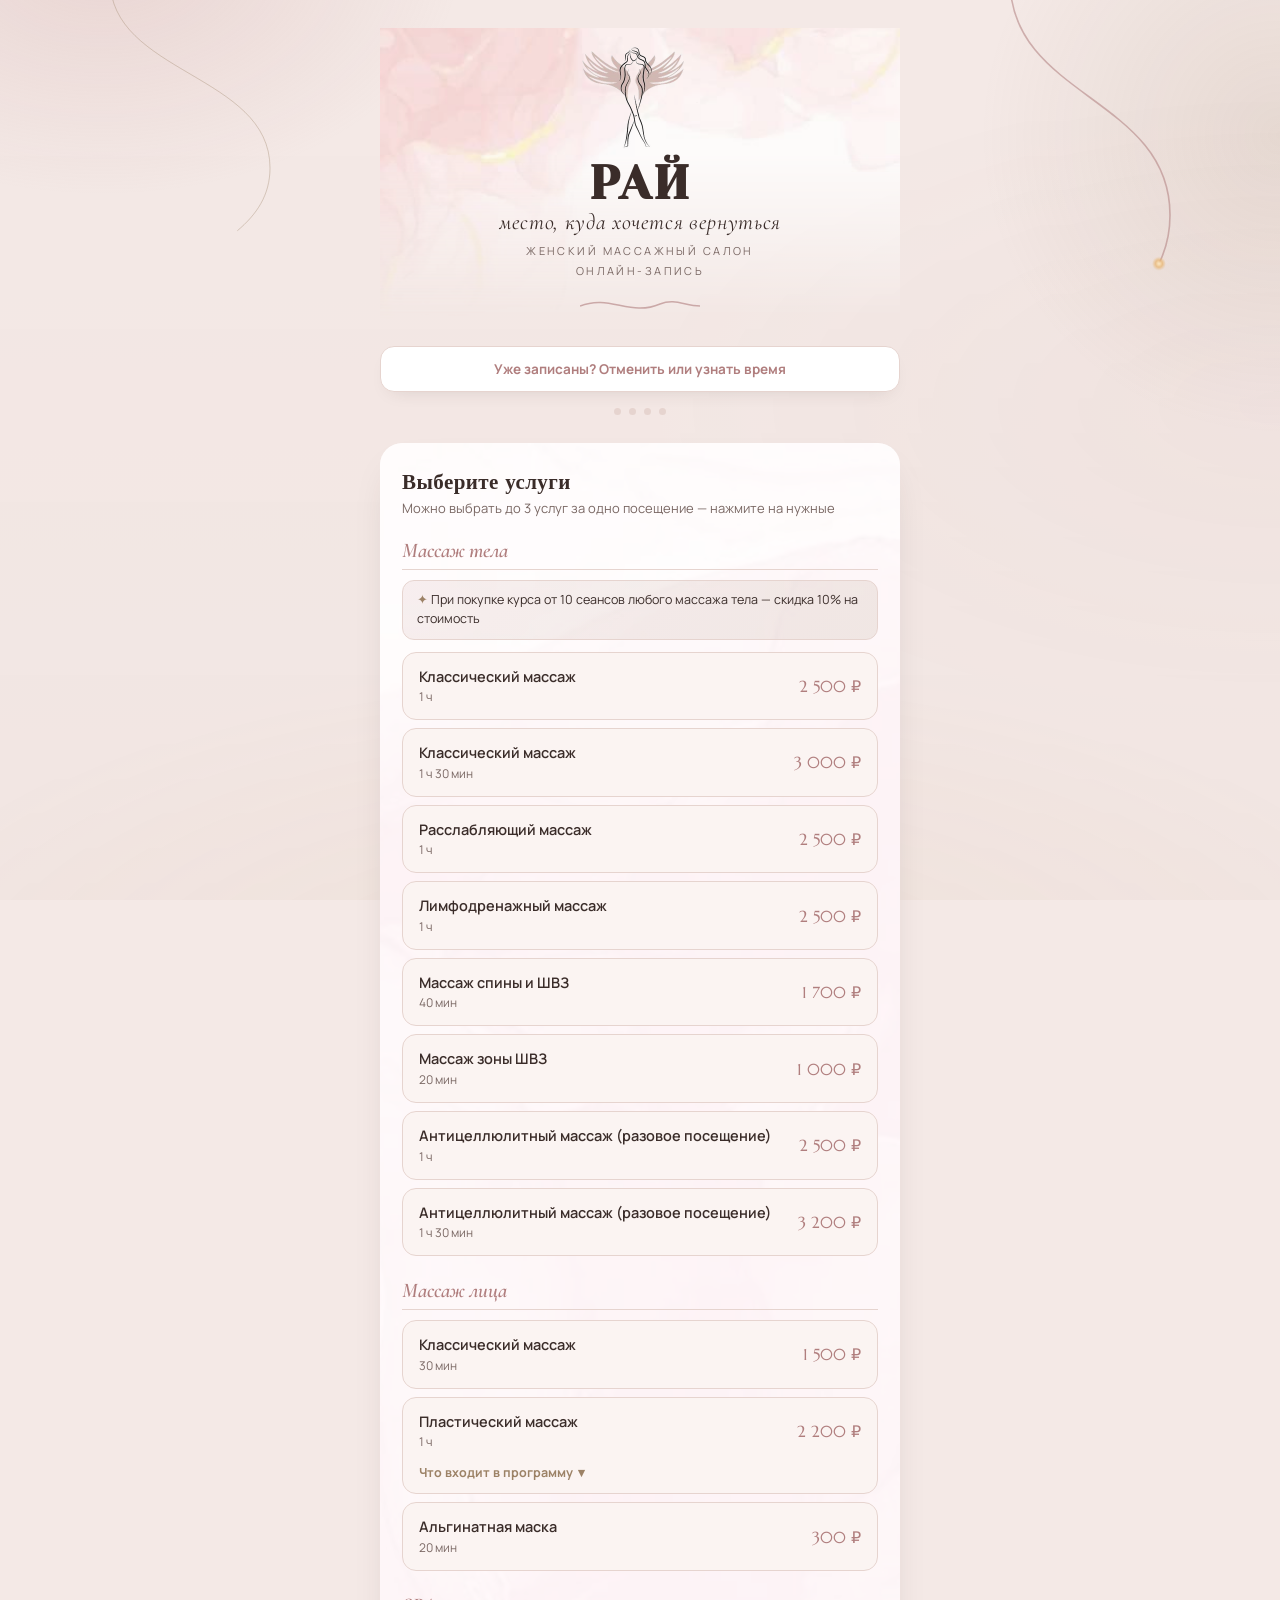
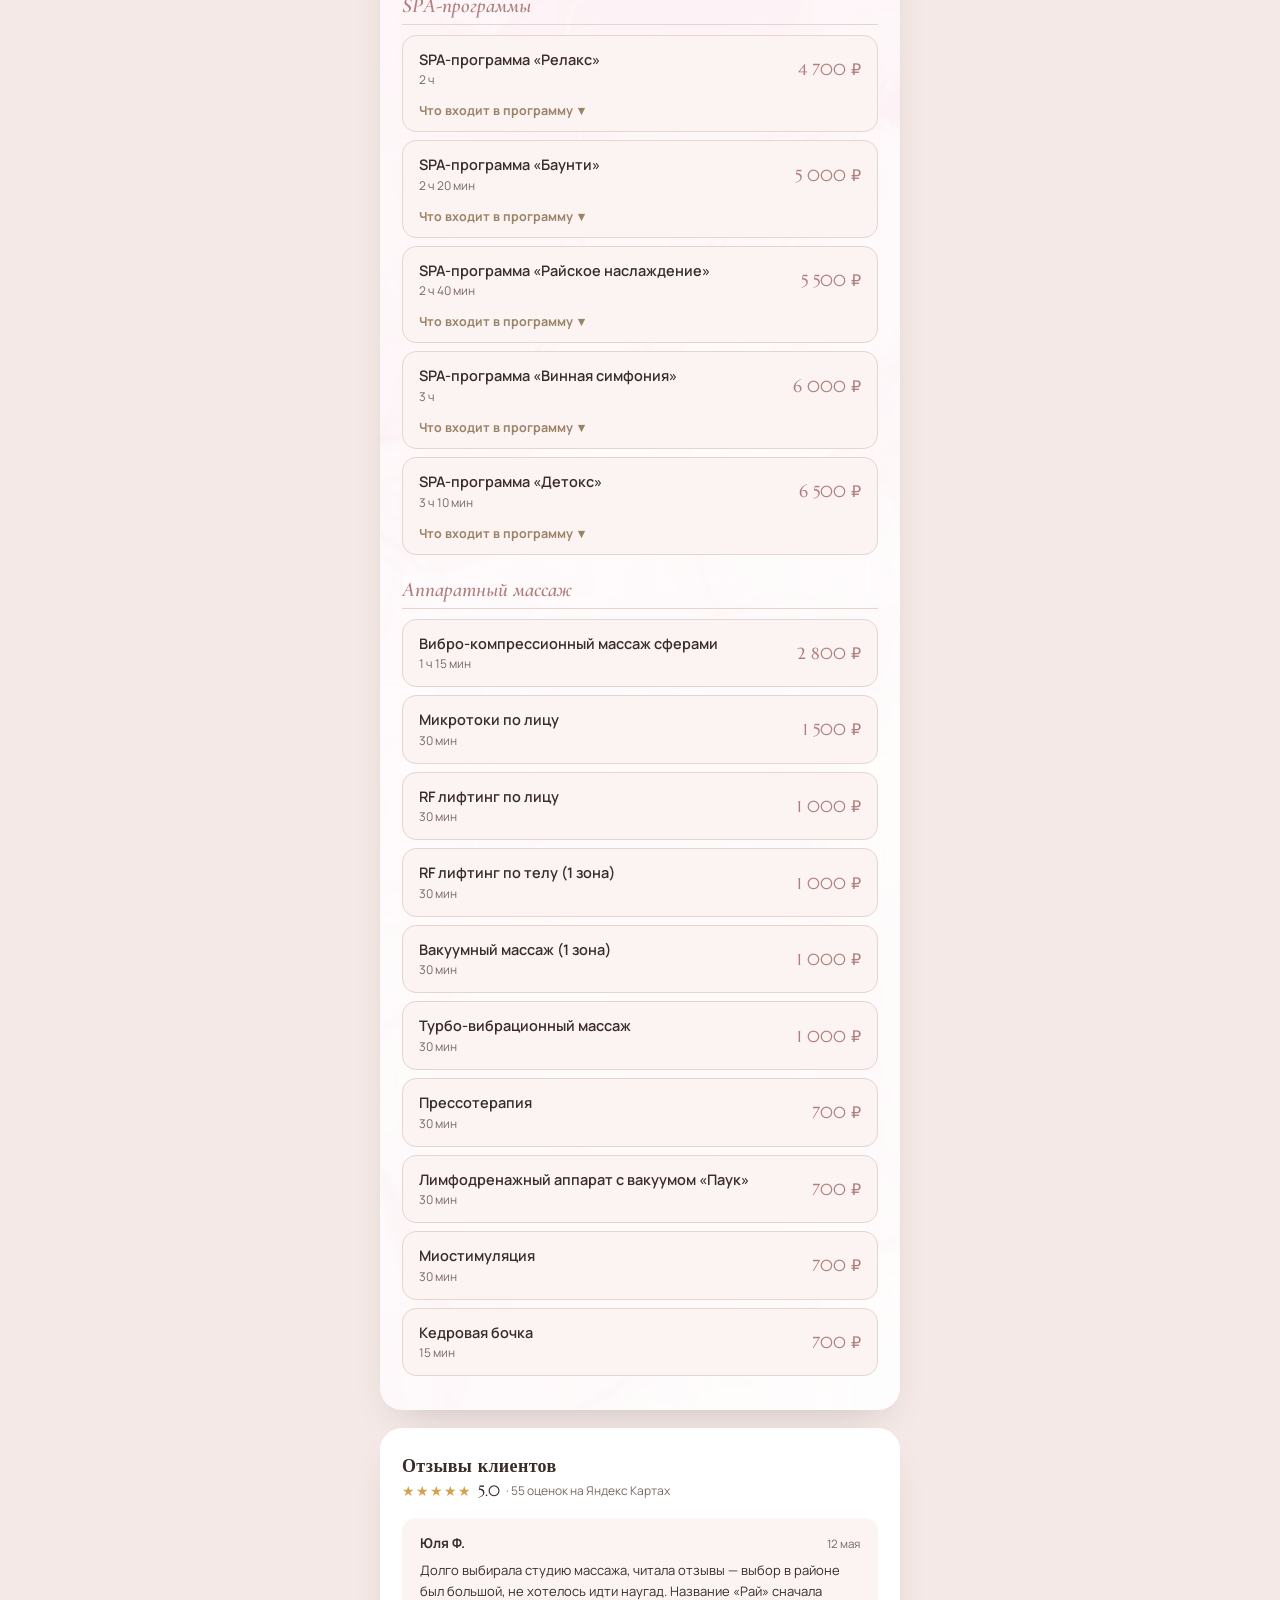
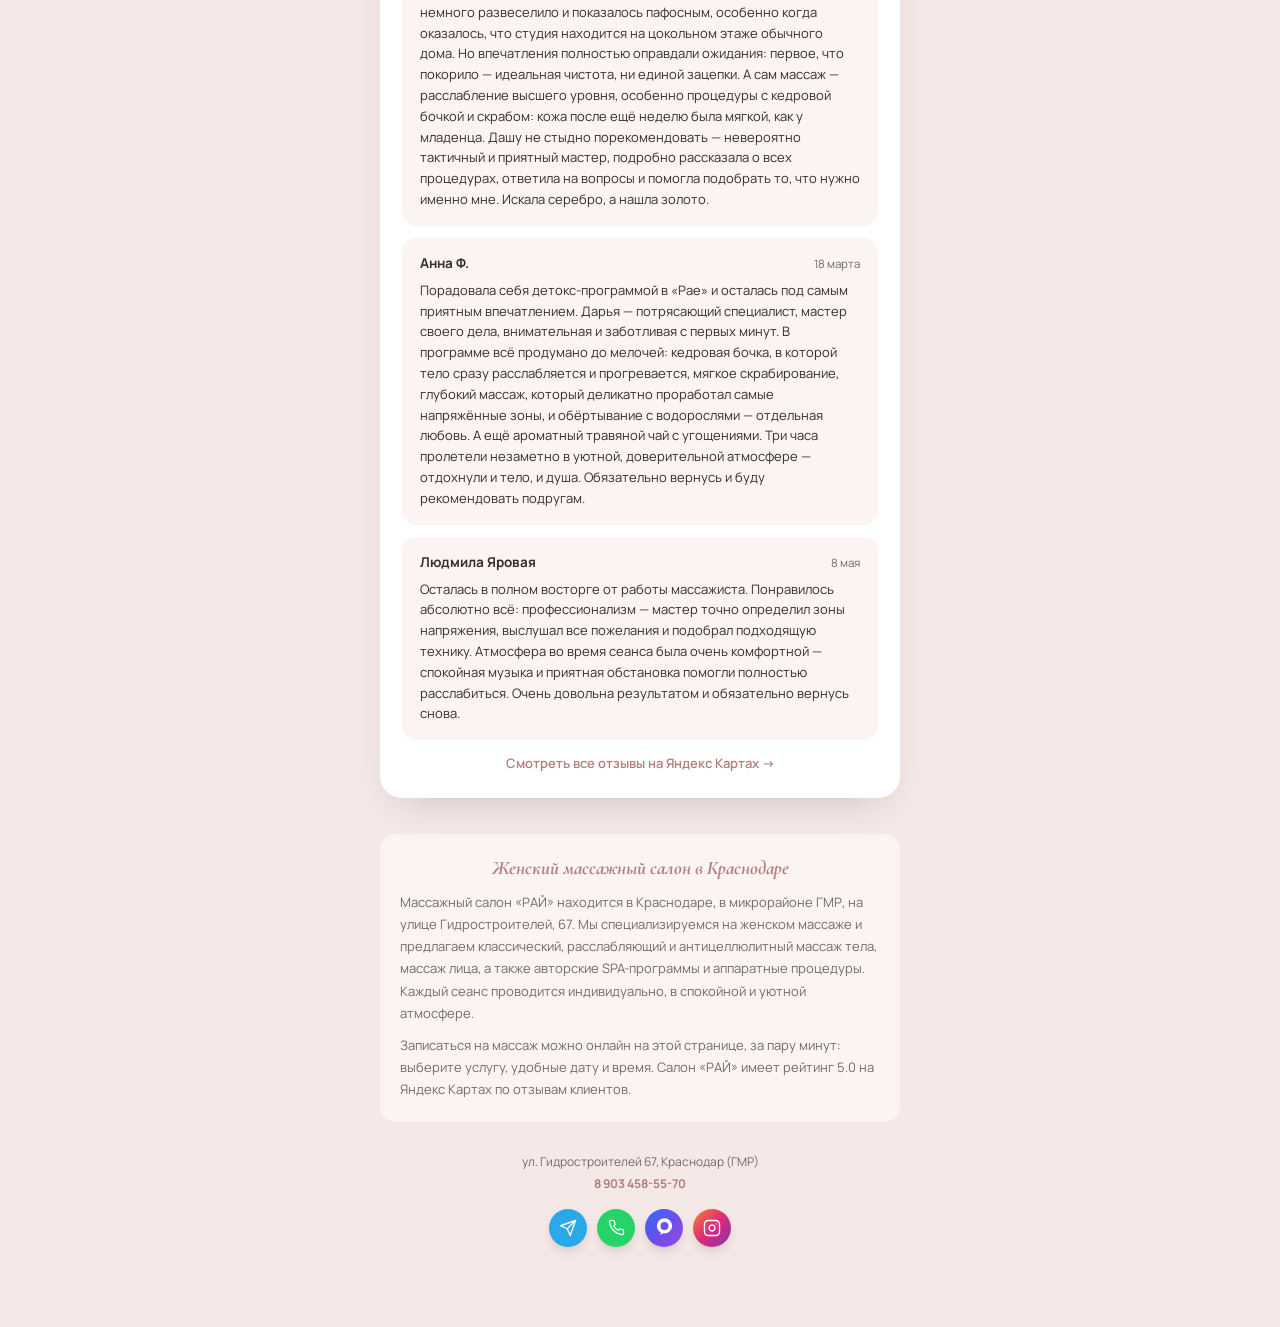
==== concept/index.html @ 7e310e4f "Концепт: ароматы по нажатию, линия в полях, мягкий режим - Аромат SPA-программы включается только пр" ====
<!DOCTYPE html>
<html lang="ru">
<head>
<meta charset="UTF-8">
<!-- КОНЦЕПТ оформления. Все пути — от корня сайта, как у настоящей страницы. -->
<base href="../">
<meta name="viewport" content="width=device-width, initial-scale=1.0, maximum-scale=1.0">
<meta name="yandex-verification" content="b74f1791a8549907" />
<title>Женский массажный салон РАЙ в Краснодаре — онлайн-запись | rai-krd.ru</title>
<meta name="description" content="Женский массажный салон «РАЙ» в Краснодаре (ГМР, ул. Гидростроителей 67). Классический, расслабляющий, антицеллюлитный массаж, SPA-программы, массаж лица, аппаратные процедуры. Удобная онлайн-запись. Рейтинг 5.0 на Яндекс Картах.">
<meta name="keywords" content="массажный салон Краснодар, женский массаж Краснодар, массаж ГМР, массажный салон Гидростроителей, антицеллюлитный массаж Краснодар, спа программы Краснодар, массаж лица Краснодар, расслабляющий массаж, онлайн запись массаж Краснодар">
<meta name="robots" content="noindex, nofollow">
<meta name="geo.region" content="RU-KDA">
<meta name="geo.placename" content="Краснодар">

<meta property="og:type" content="website">
<meta property="og:title" content="Женский массажный салон РАЙ в Краснодаре">
<meta property="og:description" content="Классический, расслабляющий, антицеллюлитный массаж, SPA-программы и массаж лица. Онлайн-запись. Рейтинг 5.0 на Яндекс Картах.">
<meta property="og:url" content="https://rai-krd.ru">
<meta property="og:image" content="https://rai-krd.ru/logo-header.png">
<meta property="og:locale" content="ru_RU">


<script type="application/ld+json">
{
  "@context": "https://schema.org",
  "@type": "HealthAndBeautyBusiness",
  "name": "РАЙ — женский массажный салон",
  "description": "Женский массажный салон в Краснодаре: классический, расслабляющий, антицеллюлитный массаж, SPA-программы, массаж лица и аппаратные процедуры.",
  "image": "https://rai-krd.ru/logo-header.png",
  "url": "https://rai-krd.ru",
  "telephone": "+7-903-458-55-70",
  "address": {
    "@type": "PostalAddress",
    "streetAddress": "ул. Гидростроителей, 67",
    "addressLocality": "Краснодар",
    "addressRegion": "Краснодарский край",
    "addressCountry": "RU"
  },
  "aggregateRating": {
    "@type": "AggregateRating",
    "ratingValue": "5.0",
    "reviewCount": "55"
  },
  "priceRange": "₽₽"
}
</script>

<link rel="icon" href="favicon.ico" sizes="any">
<link rel="icon" type="image/png" sizes="32x32" href="favicon-32.png">
<link rel="icon" type="image/png" sizes="16x16" href="favicon-16.png">
<link rel="apple-touch-icon" sizes="180x180" href="favicon-180.png">
<link rel="preconnect" href="https://fonts.googleapis.com">
<link rel="preconnect" href="https://fonts.gstatic.com" crossorigin>
<link href="https://fonts.googleapis.com/css2?family=Cormorant+Garamond:ital,wght@0,400;0,500;0,600;1,400&family=Marcellus&family=Yeseva+One&family=Manrope:wght@400;500;600;700&display=swap" rel="stylesheet">
<link rel="stylesheet" href="css/site.css?v=20261026">
<link rel="stylesheet" href="concept/effects.css?v=2">
</head>
<body>

<div class="wrap">

  <header>
    <img class="crest" src="logo-header.png" alt="РАЙ" width="120" height="103">
    <h1 class="brand-name">РАЙ</h1>
    <div class="brand-tagline">место, куда хочется вернуться</div>
    <div class="brand-sub" id="brandSub">Женский массажный салон<br>Онлайн-запись</div>
    <svg class="swoosh" viewBox="0 0 120 14"><path d="M0 7 C 30 -5, 50 18, 80 5 C 95 -1, 105 7, 120 7" stroke="#B07E7E" stroke-width="1.5" fill="none"/></svg>
  </header>

  <div id="clientView">

    <!-- Показывает js/booking.js до повышения цен (PRICE_CHANGE_AT в js/services.js) -->
    <div class="price-notice hidden" id="priceNotice">
      <b>Дорогие клиентки!</b> Успейте приобрести курс массажа по&nbsp;прежним ценам: с&nbsp;1&nbsp;ноября стоимость некоторых сеансов массажа и&nbsp;СПА-программ повышается
    </div>

    <div class="cancel-entry">
      <a id="openMyBookingsLink">Уже записаны? Отменить или узнать время</a>
    </div>

    <div class="panel hidden" id="myBookingsPanel">
      <h2 style="font-size:17px;">Ваша запись</h2>
      <p class="hint">Введите номер телефона, на который записывались</p>
      <div class="field">
        <input type="tel" id="myBookingsPhone" placeholder="+7 900 000-00-00" maxlength="18" inputmode="tel">
      </div>
      <!-- honeypot: обычный человек это поле не видит и не заполняет, только скрипты -->
      <div style="position:absolute; left:-9999px; top:-9999px;" aria-hidden="true">
        <label for="myBookingsWebsite">Website</label>
        <input type="text" id="myBookingsWebsite" name="website" tabindex="-1" autocomplete="off">
      </div>
      <button class="btn btn-primary" id="findMyBookings">Найти запись</button>
      <div class="save-status" id="myBookingsStatus"></div>
    </div>

    <div class="panel hidden" id="myBookingsListPanel">
      <h2 style="font-size:17px;">Ваши записи</h2>
      <div id="myBookingsResults"></div>
      <button class="btn btn-ghost" style="margin-top:4px;" id="backToPhoneSearch">← Ввести другой номер</button>
    </div>

    <div class="panel hidden" id="cancelConfirmPanel">
      <h2 style="font-size:17px;">Отменить запись?</h2>
      <p class="hint" id="cancelConfirmDetails"></p>
      <div class="btn-row">
        <button class="btn btn-ghost" id="cancelConfirmNo">Не отменять</button>
        <button class="btn btn-primary" id="cancelConfirmYes" style="background:var(--rose-deep);">Да, отменить</button>
      </div>
      <div class="save-status" id="cancelConfirmStatus"></div>
    </div>

    <div class="panel hidden" id="reschedulePanel">
      <h2 style="font-size:17px;">Изменить время</h2>
      <p class="hint" id="rescheduleHint"></p>
      <div class="slots-grid" id="rescheduleSlotsGrid"></div>
      <div id="rescheduleEmpty" class="hidden empty-state">Ой, простите — свободного времени на этот день, кажется, больше нет 🙏<br>Попробуйте выбрать другой день заново, через новую запись.</div>
      <div class="btn-row" style="margin-top:16px;">
        <button class="btn btn-ghost" id="rescheduleBack">← Назад</button>
        <button class="btn btn-primary" id="rescheduleConfirm" disabled>Подтвердить новое время</button>
      </div>
      <div class="save-status" id="rescheduleStatus"></div>
    </div>

    <div class="steps" id="stepsIndicator">
      <div class="step-dot" data-step="1"></div>
      <div class="step-dot" data-step="2"></div>
      <div class="step-dot" data-step="3"></div>
      <div class="step-dot" data-step="4"></div>
    </div>

    <div class="panel" id="step1">
      <h2>Выберите услуги</h2>
      <p class="hint">Можно выбрать до 3 услуг за одно посещение — нажмите на нужные</p>
      <div id="servicesList"></div>
      <div class="services-footer hidden" id="servicesFooter">
        <div class="services-footer-summary" id="selectedServicesSummary"></div>
        <button class="btn btn-primary" id="toStep2" disabled>Продолжить</button>
      </div>
    </div>

    <div class="panel hidden" id="step2">
      <h2>Дата и время</h2>
      <p class="hint" id="step2hint">Выберите удобный день</p>

      <div class="cal-head">
        <button class="cal-nav-btn" id="prevMonth">‹</button>
        <div class="cal-month" id="calMonthLabel"></div>
        <button class="cal-nav-btn" id="nextMonth">›</button>
      </div>
      <div class="cal-grid" id="calGrid"></div>

      <div id="slotsSection" class="hidden">
        <div class="slots-title">Свободное время</div>
        <div class="slots-grid" id="slotsGrid"></div>
      </div>

      <div class="btn-row" style="margin-top:22px;">
        <button class="btn btn-ghost" id="backTo1">← Назад</button>
        <button class="btn btn-primary" id="toStep3" disabled>Продолжить</button>
      </div>
    </div>

    <div class="panel hidden" id="step3">
      <h2>Ваши данные</h2>
      <p class="hint">Дарья свяжется с вами для подтверждения</p>

      <div class="summary" id="bookingSummary"></div>

      <div class="field">
        <label for="clientName">Имя</label>
        <input type="text" id="clientName" placeholder="Как вас зовут?" maxlength="30">
      </div>
      <div class="field">
        <label for="clientPhone">Телефон</label>
        <input type="tel" id="clientPhone" placeholder="+7 900 000-00-00" maxlength="18" inputmode="tel">
      </div>
      <div class="field">
        <label for="clientComment">Комментарий <span style="text-transform:none; font-weight:400;">(не обязательно)</span></label>
        <input type="text" id="clientComment" placeholder="Например: есть пожелания по маслу" maxlength="300">
      </div>

      <div class="field" style="display:flex; align-items:flex-start; gap:8px; margin-top:4px;">
        <input type="checkbox" id="consentPD" style="width:18px; height:18px; margin-top:2px; flex-shrink:0;">
        <label for="consentPD" style="font-size:12px; color:var(--ink-soft); font-weight:400; line-height:1.4; text-transform:none;">Я согласен(-на) на обработку персональных данных в соответствии с 152-ФЗ</label>
      </div>

      <div class="btn-row" style="margin-top:8px;">
        <button class="btn btn-ghost" id="backTo2">← Назад</button>
        <button class="btn btn-primary" id="submitBooking">Записаться</button>
      </div>
      <div class="wifi-hint">Если страница не отвечает — попробуйте подключиться к Wi-Fi и повторить запись</div>
    </div>

    <div class="panel hidden" id="step4">
      <div class="confirm-icon">
        <svg viewBox="0 0 24 24" fill="none" stroke-width="2.5" stroke-linecap="round" stroke-linejoin="round"><polyline points="20 6 9 17 4 12"></polyline></svg>
      </div>
      <h2 class="confirm-title">Запись принята</h2>
      <p class="confirm-sub">Дарья получила уведомление и подтвердит запись лично — ожидайте звонок или сообщение.</p>
      <div class="confirm-details" id="confirmDetails"></div>

      <a class="btn btn-max" style="margin-top:16px;" id="maxReminderBtn" target="_blank" rel="noopener">🔔 Получать напоминания в MAX</a>
      <a class="btn btn-telegram" style="margin-top:10px;" id="telegramReminderBtn" target="_blank" rel="noopener">🔔 Получать напоминания в Telegram</a>
      <p style="font-size:12px; color:var(--ink-soft); text-align:center; margin:6px 0 0; line-height:1.4;">Выберите удобный мессенджер — откроется чат с ботом салона, нажмите в нём «Начать» / Start</p>

      <button class="btn btn-primary" style="margin-top:16px;" id="newBooking">Записаться ещё раз</button>
    </div>

    <div class="panel reviews-panel" id="reviewsPanel">
      <div class="reviews-header">
        <div>
          <h2 style="font-size:18px; margin-bottom:2px;">Отзывы клиентов</h2>
          <div class="reviews-rating">
            <span class="reviews-stars">★★★★★</span>
            <span class="reviews-score">5.0</span>
            <span class="reviews-count">· 55 оценок на Яндекс Картах</span>
          </div>
        </div>
      </div>

      <div class="review-card">
        <div class="review-top">
          <span class="review-author">Юля Ф.</span>
          <span class="review-date">12 мая</span>
        </div>
        <p class="review-text">Долго выбирала студию массажа, читала отзывы — выбор в районе был большой, не хотелось идти наугад. Название «Рай» сначала немного развеселило и показалось пафосным, особенно когда оказалось, что студия находится на цокольном этаже обычного дома. Но впечатления полностью оправдали ожидания: первое, что покорило — идеальная чистота, ни единой зацепки. А сам массаж — расслабление высшего уровня, особенно процедуры с кедровой бочкой и скрабом: кожа после ещё неделю была мягкой, как у младенца. Дашу не стыдно порекомендовать — невероятно тактичный и приятный мастер, подробно рассказала о всех процедурах, ответила на вопросы и помогла подобрать то, что нужно именно мне. Искала серебро, а нашла золото.</p>
      </div>

      <div class="review-card">
        <div class="review-top">
          <span class="review-author">Анна Ф.</span>
          <span class="review-date">18 марта</span>
        </div>
        <p class="review-text">Порадовала себя детокс-программой в «Рае» и осталась под самым приятным впечатлением. Дарья — потрясающий специалист, мастер своего дела, внимательная и заботливая с первых минут. В программе всё продумано до мелочей: кедровая бочка, в которой тело сразу расслабляется и прогревается, мягкое скрабирование, глубокий массаж, который деликатно проработал самые напряжённые зоны, и обёртывание с водорослями — отдельная любовь. А ещё ароматный травяной чай с угощениями. Три часа пролетели незаметно в уютной, доверительной атмосфере — отдохнули и тело, и душа. Обязательно вернусь и буду рекомендовать подругам.</p>
      </div>

      <div class="review-card">
        <div class="review-top">
          <span class="review-author">Людмила Яровая</span>
          <span class="review-date">8 мая</span>
        </div>
        <p class="review-text">Осталась в полном восторге от работы массажиста. Понравилось абсолютно всё: профессионализм — мастер точно определил зоны напряжения, выслушал все пожелания и подобрал подходящую технику. Атмосфера во время сеанса была очень комфортной — спокойная музыка и приятная обстановка помогли полностью расслабиться. Очень довольна результатом и обязательно вернусь снова.</p>
      </div>

      <a class="reviews-link" href="https://yandex.ru/maps/-/CTURVCKZ" target="_blank" rel="noopener">Смотреть все отзывы на Яндекс Картах →</a>
    </div>

    <div class="seo-about">
      <h2 class="seo-about-title">Женский массажный салон в Краснодаре</h2>
      <p>Массажный салон «РАЙ» находится в Краснодаре, в микрорайоне ГМР, на улице Гидростроителей, 67. Мы специализируемся на женском массаже и предлагаем классический, расслабляющий и антицеллюлитный массаж тела, массаж лица, а также авторские SPA-программы и аппаратные процедуры. Каждый сеанс проводится индивидуально, в спокойной и уютной атмосфере.</p>
      <p>Записаться на массаж можно онлайн на этой странице, за пару минут: выберите услугу, удобные дату и время. Салон «РАЙ» имеет рейтинг 5.0 на Яндекс Картах по отзывам клиентов.</p>
    </div>

    <footer>
      ул. Гидростроителей 67, Краснодар (ГМР)<br>
      <a href="tel:+79034585570" class="footer-phone">8 903 458-55-70</a>

      <div class="footer-contacts">
        <a href="https://t.me/Daria_massage_Rai" target="_blank" rel="noopener" class="contact-icon contact-telegram" aria-label="Telegram">
          <svg viewBox="0 0 24 24" width="18" height="18" fill="none" stroke="#fff" stroke-width="1.8" stroke-linecap="round" stroke-linejoin="round"><line x1="22" y1="2" x2="11" y2="13"></line><polygon points="22 2 15 22 11 13 2 9 22 2"></polygon></svg>
        </a>
        <a href="https://wa.me/79034585570" target="_blank" rel="noopener" class="contact-icon contact-whatsapp" aria-label="WhatsApp">
          <svg viewBox="0 0 24 24" width="17" height="17" fill="none" stroke="#fff" stroke-width="1.8" stroke-linecap="round" stroke-linejoin="round"><path d="M22 16.92v3a2 2 0 0 1-2.18 2 19.79 19.79 0 0 1-8.63-3.07 19.5 19.5 0 0 1-6-6 19.79 19.79 0 0 1-3.07-8.67A2 2 0 0 1 4.11 2h3a2 2 0 0 1 2 1.72c.127.96.361 1.903.7 2.81a2 2 0 0 1-.45 2.11L8.09 9.91a16 16 0 0 0 6 6l1.27-1.27a2 2 0 0 1 2.11-.45c.907.339 1.85.573 2.81.7A2 2 0 0 1 22 16.92z"></path></svg>
        </a>
        <a href="https://max.ru/join/LfBXbW-cFWMDbSw-wZ1iiU8_fBMSZpPwXa2Xs5KF90w" target="_blank" rel="noopener" class="contact-icon contact-max" aria-label="MAX">
          <svg viewBox="0 0 24 24" width="19" height="19"><circle cx="12" cy="10" r="7.3" fill="none" stroke="#fff" stroke-width="4.6"></circle><path d="M7.6 15.2c.4 2.6-.3 4.4-1.5 5.6 1.8-.2 3.4-1 4.5-2 .5-.4.5-1.1.1-1.6-.8-1-2-1.6-3.1-2z" fill="#fff"></path></svg>
        </a>
        <a href="https://www.instagram.com/daria_massage_gmr" target="_blank" rel="noopener" class="contact-icon contact-instagram" aria-label="Instagram">
          <svg viewBox="0 0 24 24" width="18" height="18" fill="none" stroke="#fff" stroke-width="1.8" stroke-linecap="round" stroke-linejoin="round"><rect x="2" y="2" width="20" height="20" rx="5" ry="5"></rect><path d="M16 11.37A4 4 0 1 1 12.63 8 4 4 0 0 1 16 11.37z"></path><line x1="17.5" y1="6.5" x2="17.51" y2="6.5"></line></svg>
        </a>
      </div>
    </footer>
  </div>

</div>

<script>
// Концепт: отправка и отмена записи отсюда отключены — чтобы при пробе
// не создать Дарье настоящую бронь. Чтение графика работает как на сайте.
(function(){
  const realFetch = window.fetch;
  window.fetch = function(url, opts){
    try{
      const body = opts && opts.body ? JSON.parse(opts.body) : null;
      if (body && /^(createBooking|cancelBooking|rescheduleBooking)/.test(body.action)){
        alert('Это концепт оформления — запись отсюда не отправляется.');
        return Promise.reject(new Error('concept'));
      }
    }catch(e){}
    return realFetch.apply(this, arguments);
  };
})();
</script>
<script src="js/services.js?v=20261023"></script>
<script src="js/booking.js?v=20261026"></script>
<script src="concept/effects.js?v=2"></script>
</body>
</html>
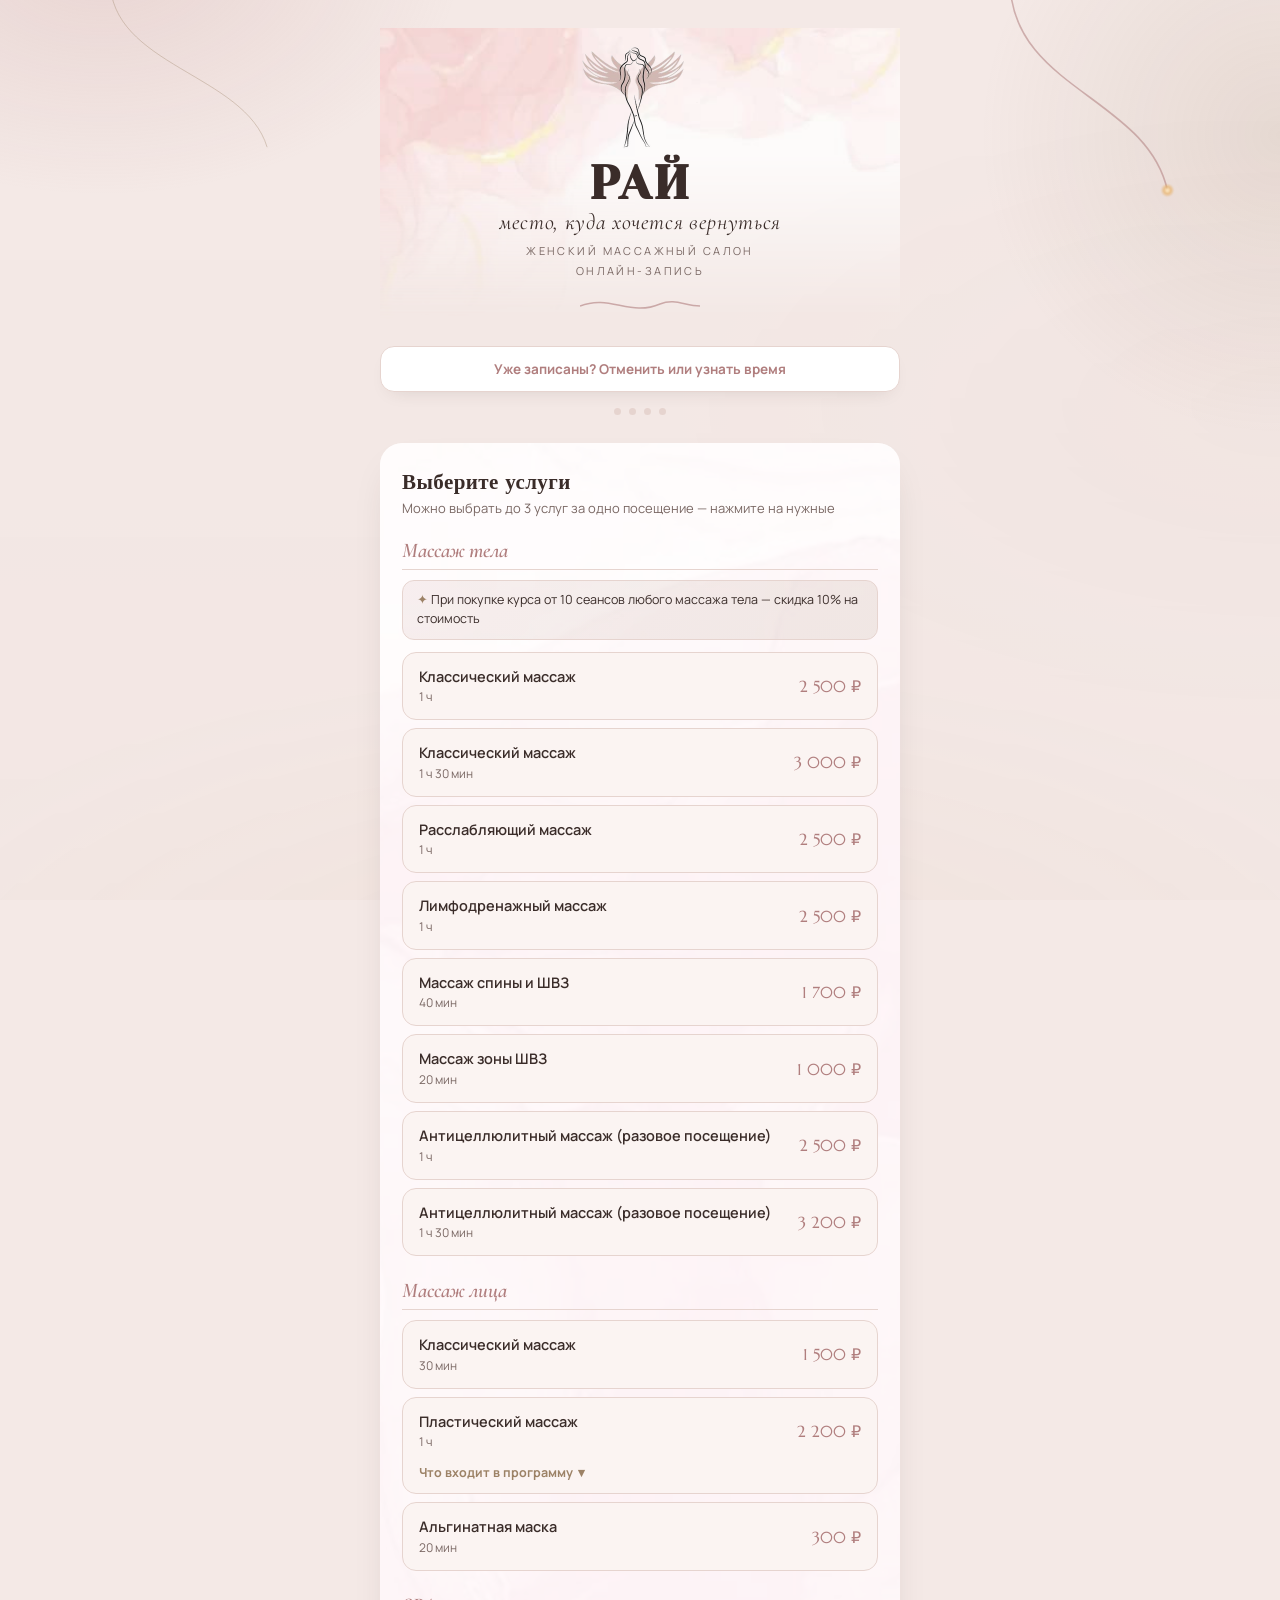
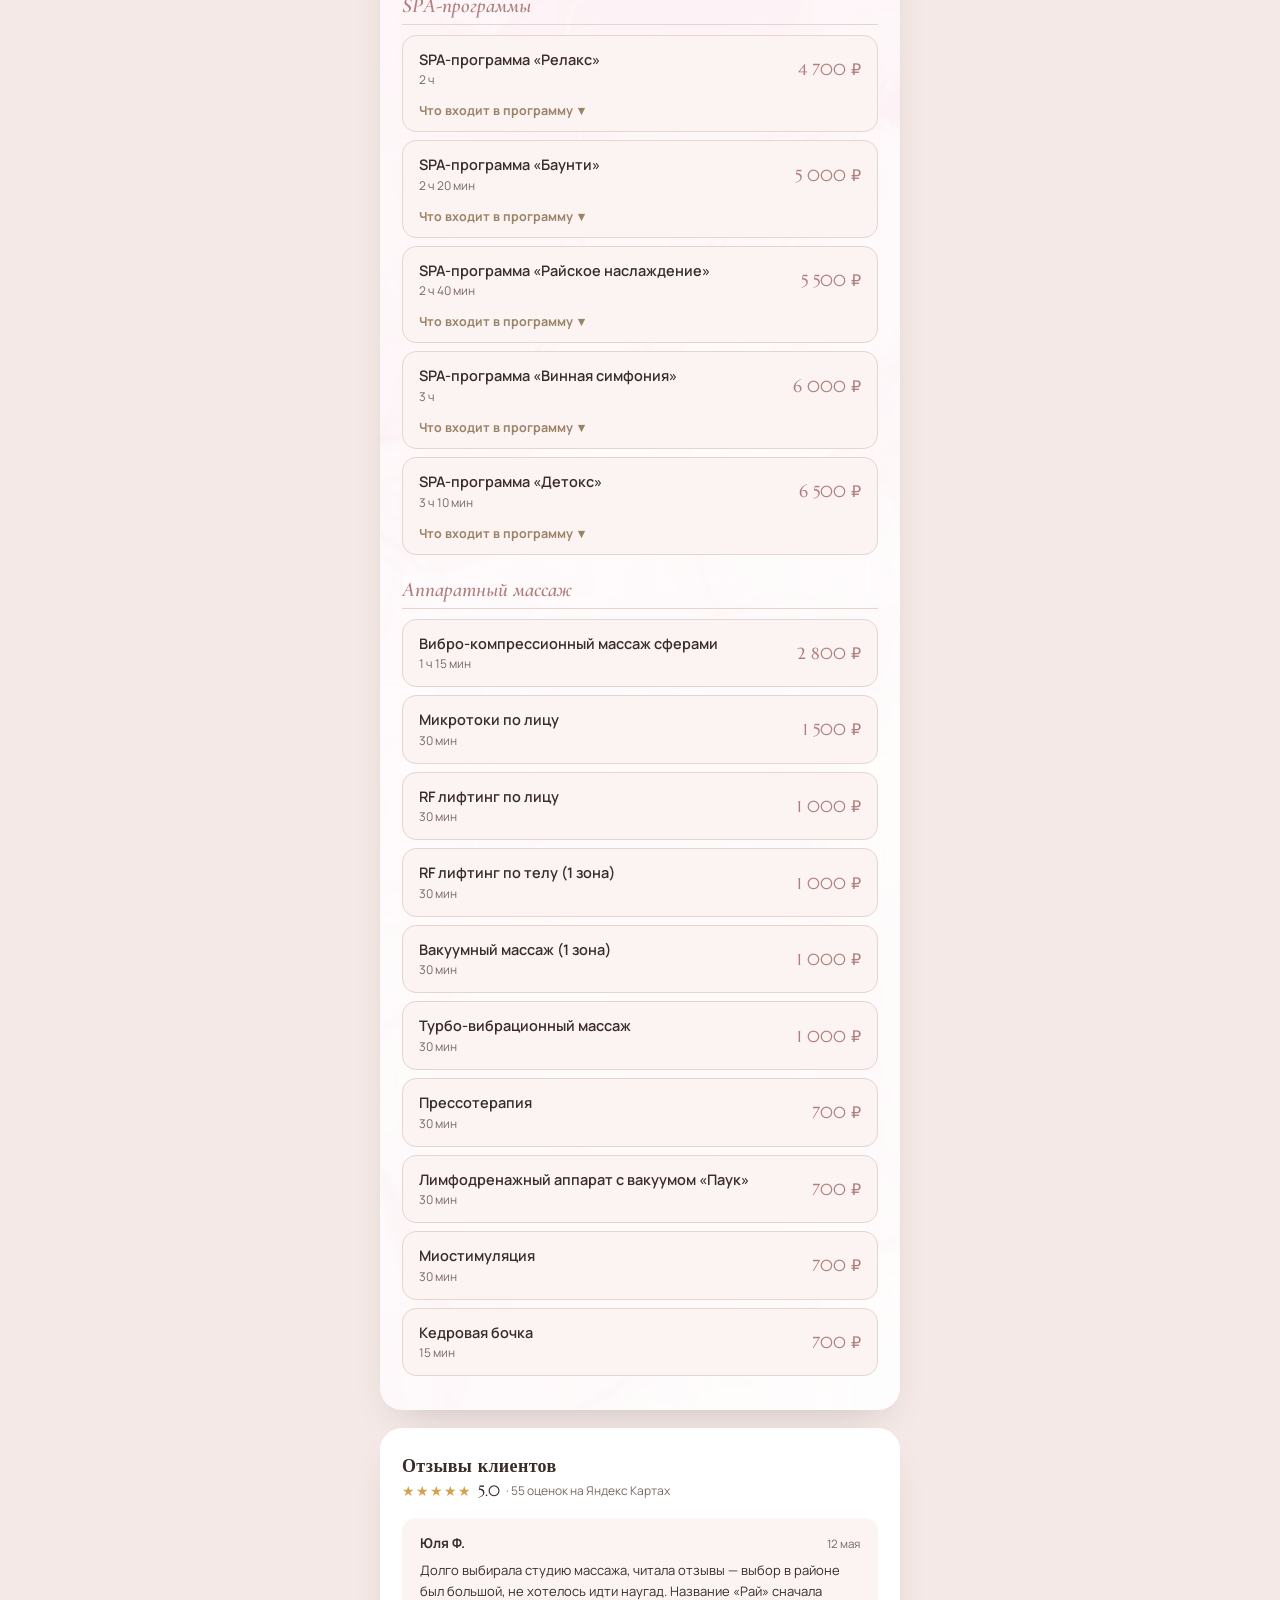
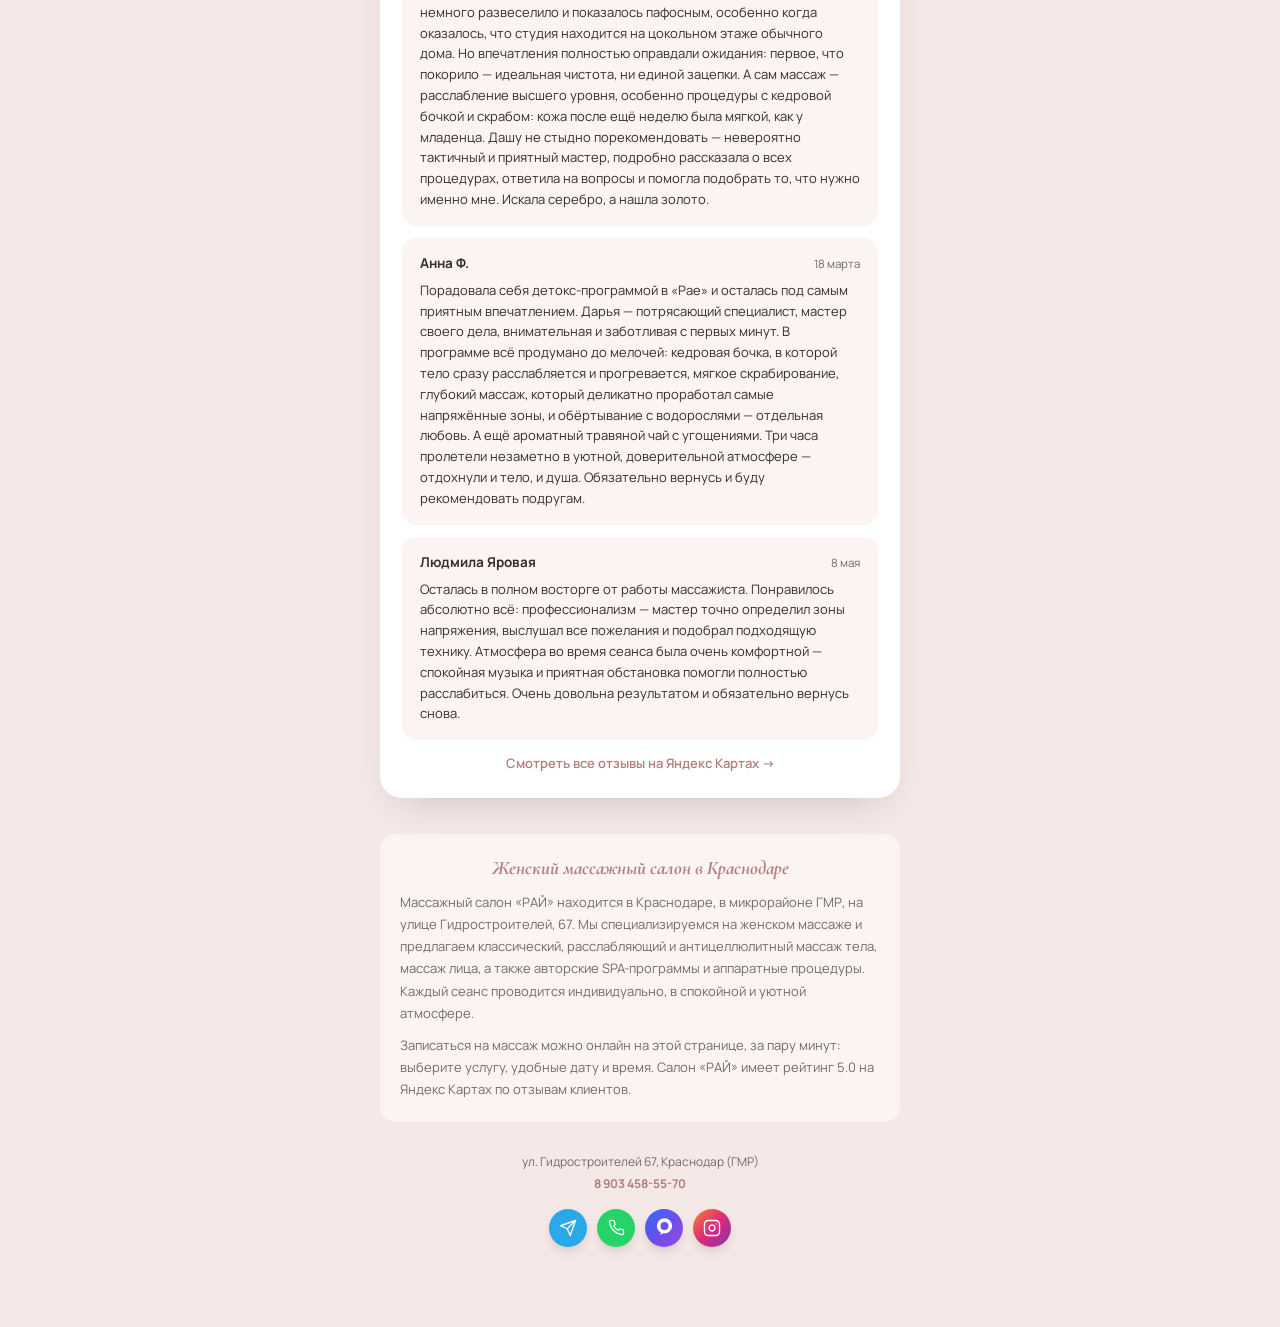
==== commit 8a403dd7: "Концепт: плашка «Продолжить» над карточками, рисунки без движения - Липкая плашка выбора снова перек" ====
--- a/concept/index.html
+++ b/concept/index.html
@@ -54,7 +54,7 @@
 <link rel="preconnect" href="https://fonts.gstatic.com" crossorigin>
 <link href="https://fonts.googleapis.com/css2?family=Cormorant+Garamond:ital,wght@0,400;0,500;0,600;1,400&family=Marcellus&family=Yeseva+One&family=Manrope:wght@400;500;600;700&display=swap" rel="stylesheet">
 <link rel="stylesheet" href="css/site.css?v=20261026">
-<link rel="stylesheet" href="concept/effects.css?v=2">
+<link rel="stylesheet" href="concept/effects.css?v=3">
 </head>
 <body>
 
@@ -294,6 +294,6 @@
 </script>
 <script src="js/services.js?v=20261023"></script>
 <script src="js/booking.js?v=20261026"></script>
-<script src="concept/effects.js?v=2"></script>
+<script src="concept/effects.js?v=3"></script>
 </body>
 </html>
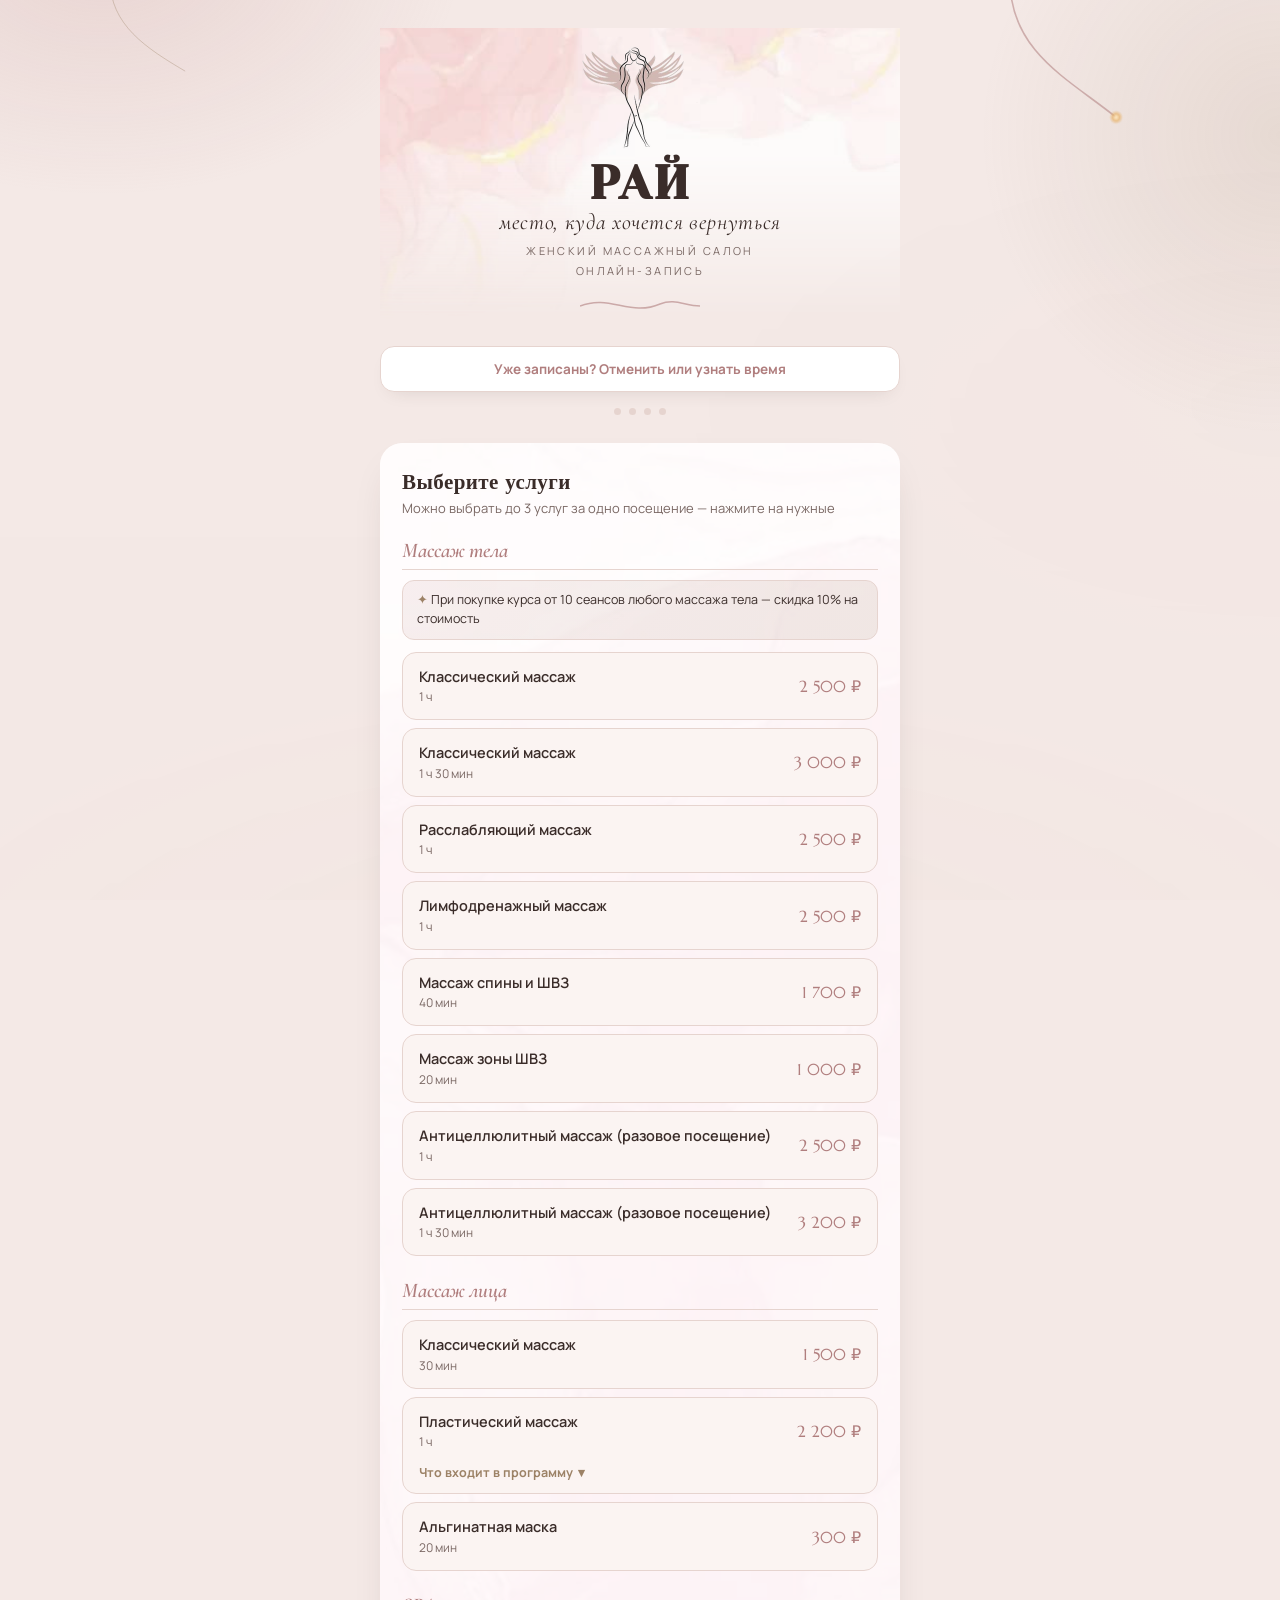
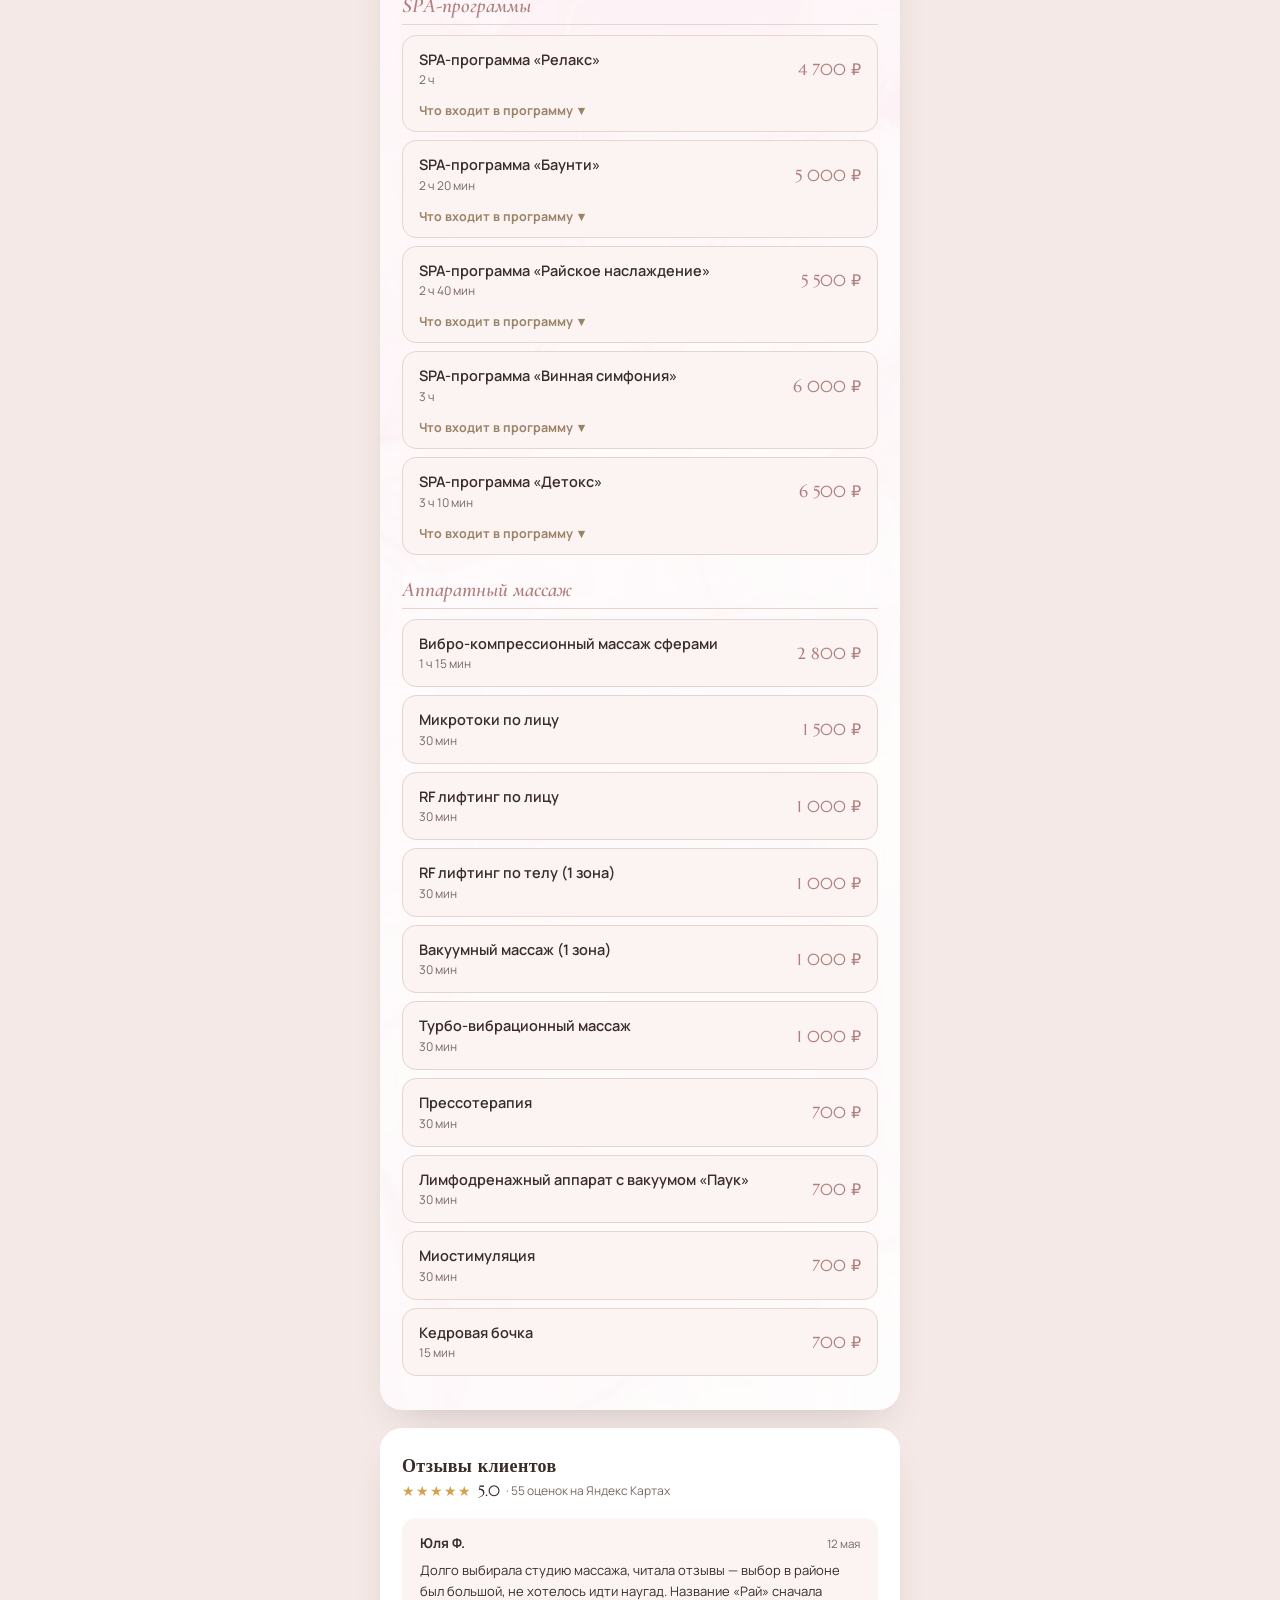
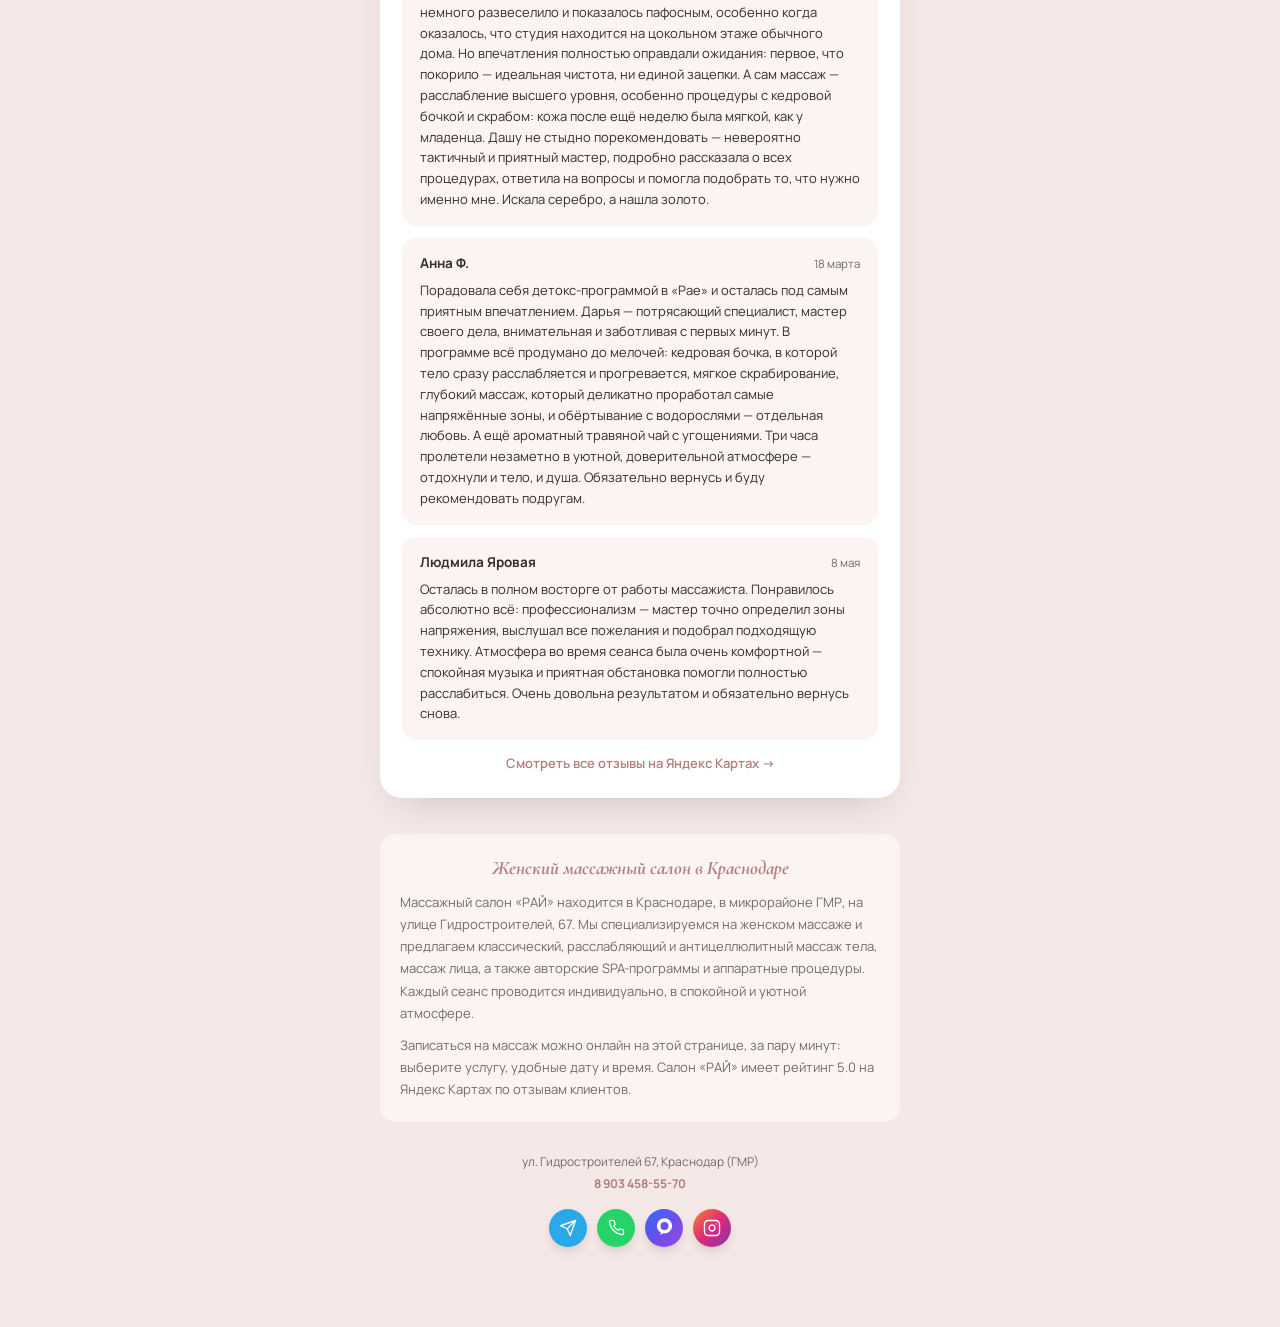
==== commit b0b7623a: "Концепт: рисунки аромата плывут у всех «Уменьшить движение» сообщают и Windows с выключенными эффект" ====
--- a/concept/index.html
+++ b/concept/index.html
@@ -54,7 +54,7 @@
 <link rel="preconnect" href="https://fonts.gstatic.com" crossorigin>
 <link href="https://fonts.googleapis.com/css2?family=Cormorant+Garamond:ital,wght@0,400;0,500;0,600;1,400&family=Marcellus&family=Yeseva+One&family=Manrope:wght@400;500;600;700&display=swap" rel="stylesheet">
 <link rel="stylesheet" href="css/site.css?v=20261026">
-<link rel="stylesheet" href="concept/effects.css?v=3">
+<link rel="stylesheet" href="concept/effects.css?v=4">
 </head>
 <body>
 
@@ -294,6 +294,6 @@
 </script>
 <script src="js/services.js?v=20261023"></script>
 <script src="js/booking.js?v=20261026"></script>
-<script src="concept/effects.js?v=3"></script>
+<script src="concept/effects.js?v=4"></script>
 </body>
 </html>
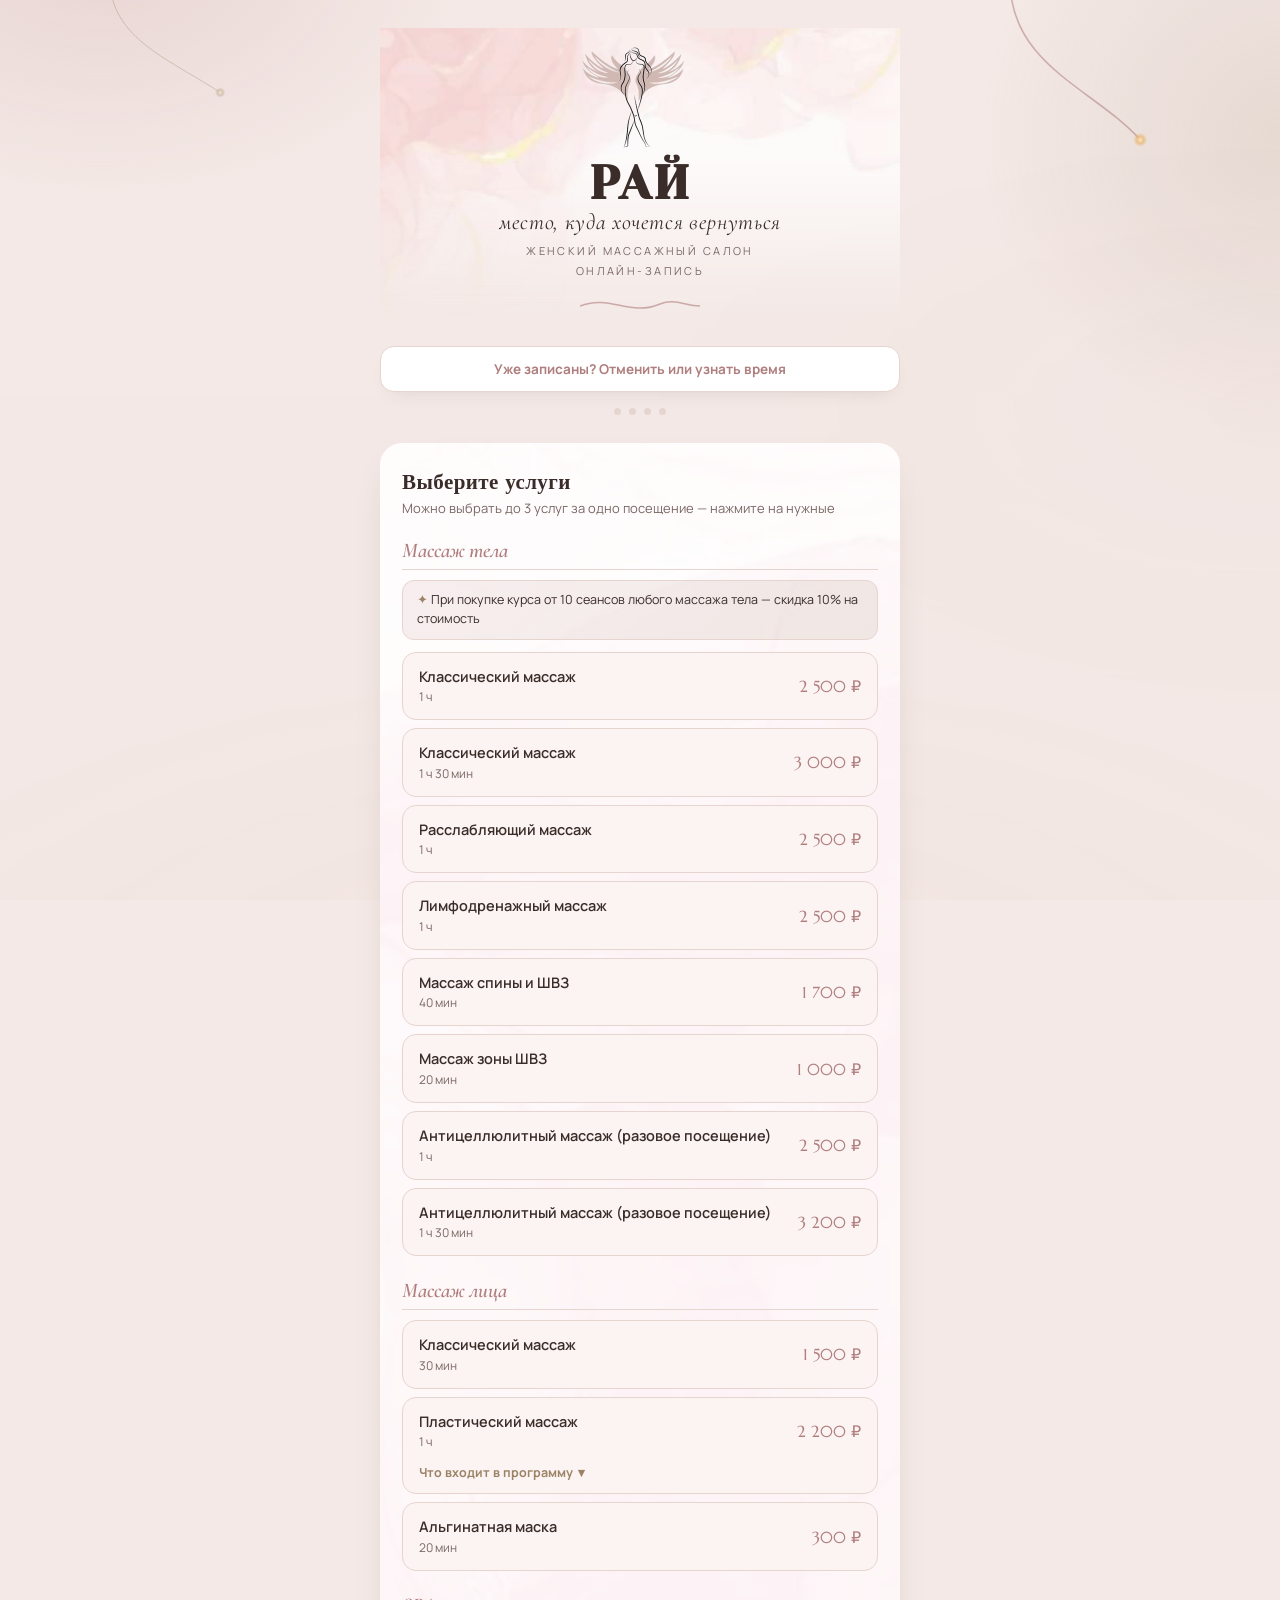
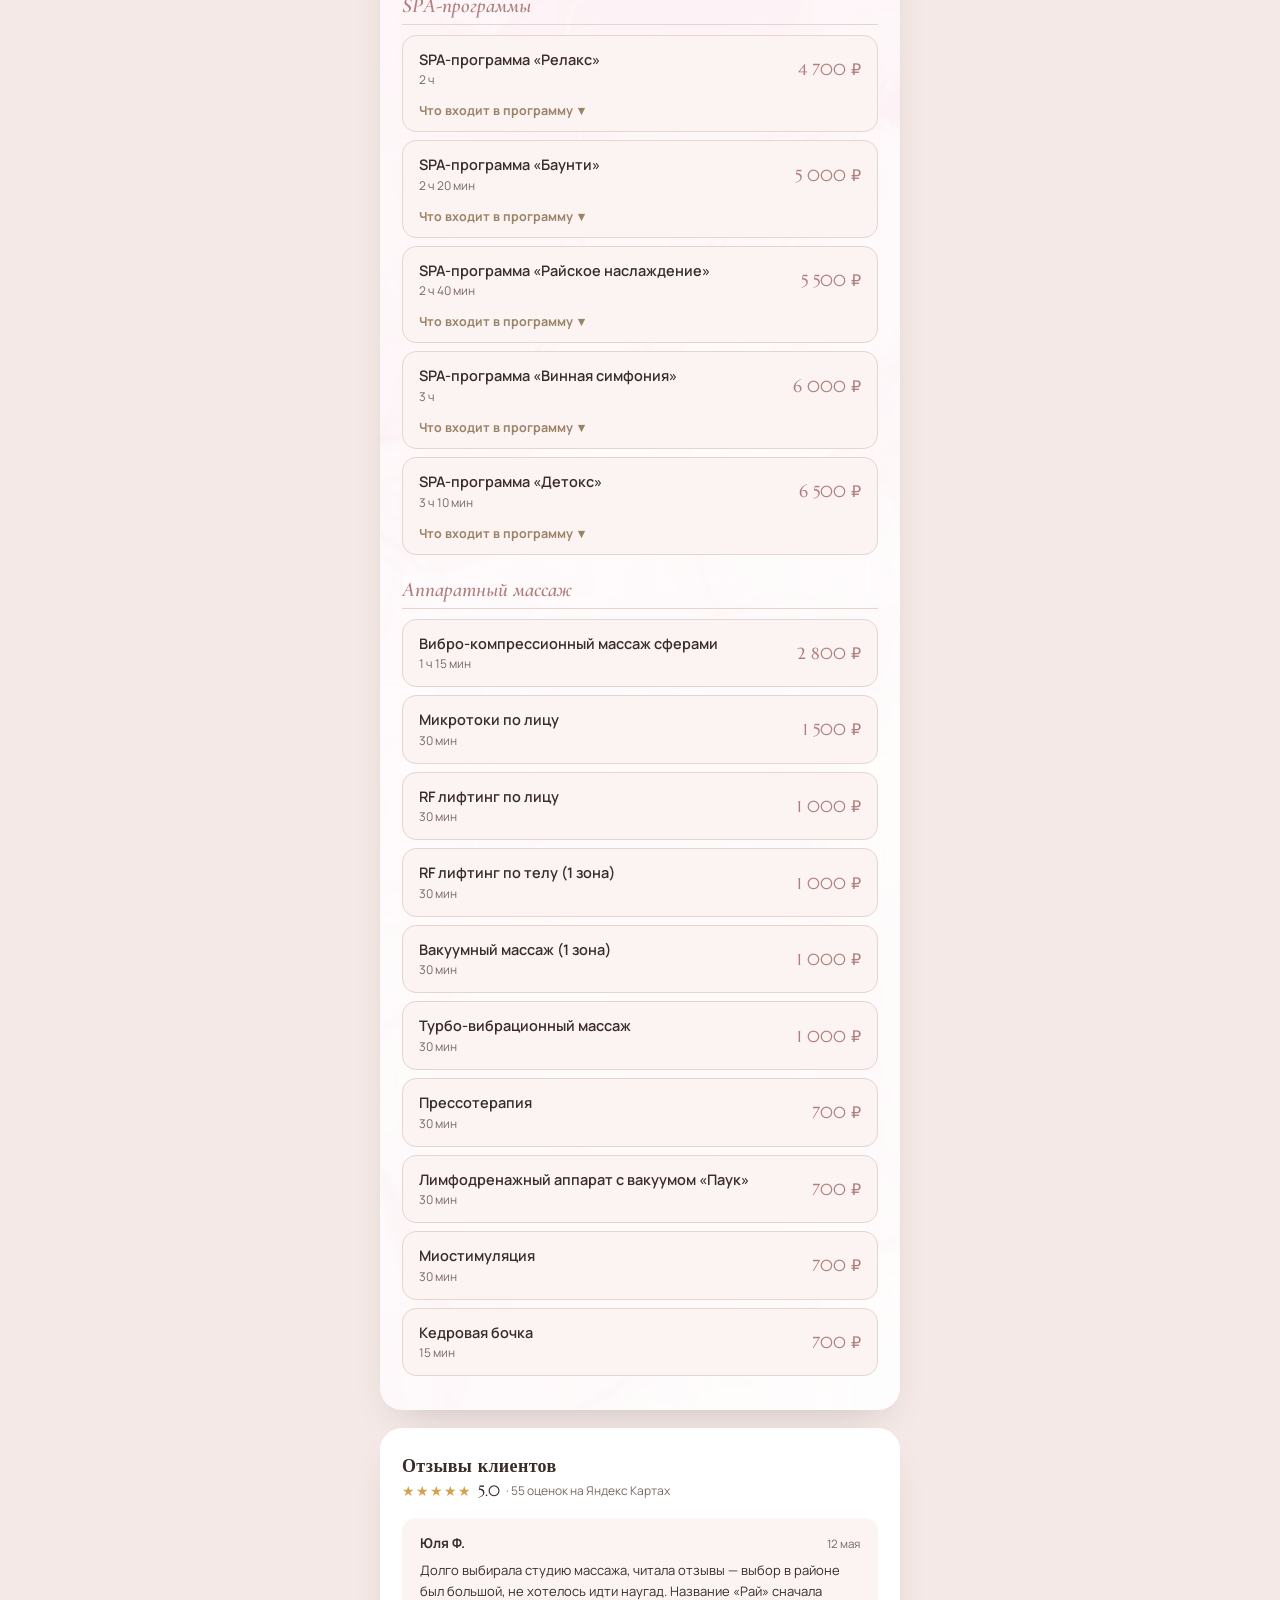
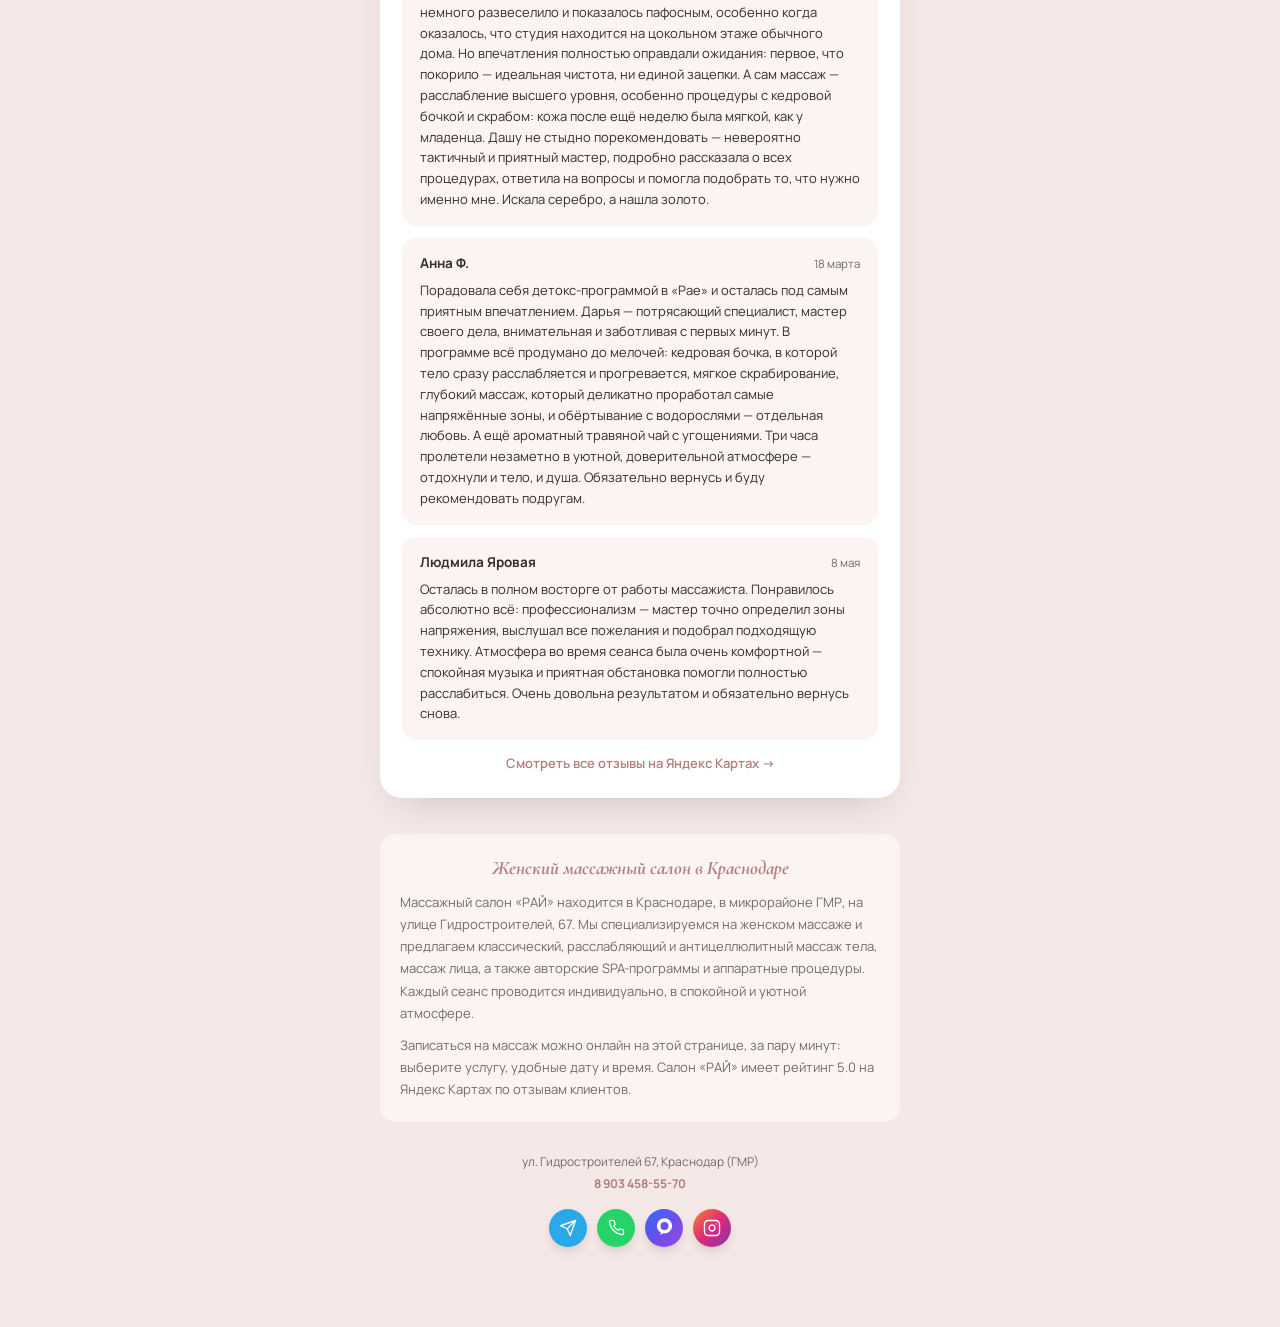
==== commit e9bd4fa0: "Концепт: огонёк точно на конце линии, второй огонёк слева Пунктир линии теперь в настоящей длине пут" ====
--- a/concept/index.html
+++ b/concept/index.html
@@ -54,7 +54,7 @@
 <link rel="preconnect" href="https://fonts.gstatic.com" crossorigin>
 <link href="https://fonts.googleapis.com/css2?family=Cormorant+Garamond:ital,wght@0,400;0,500;0,600;1,400&family=Marcellus&family=Yeseva+One&family=Manrope:wght@400;500;600;700&display=swap" rel="stylesheet">
 <link rel="stylesheet" href="css/site.css?v=20261026">
-<link rel="stylesheet" href="concept/effects.css?v=4">
+<link rel="stylesheet" href="concept/effects.css?v=5">
 </head>
 <body>
 
@@ -294,6 +294,6 @@
 </script>
 <script src="js/services.js?v=20261023"></script>
 <script src="js/booking.js?v=20261026"></script>
-<script src="concept/effects.js?v=4"></script>
+<script src="concept/effects.js?v=5"></script>
 </body>
 </html>
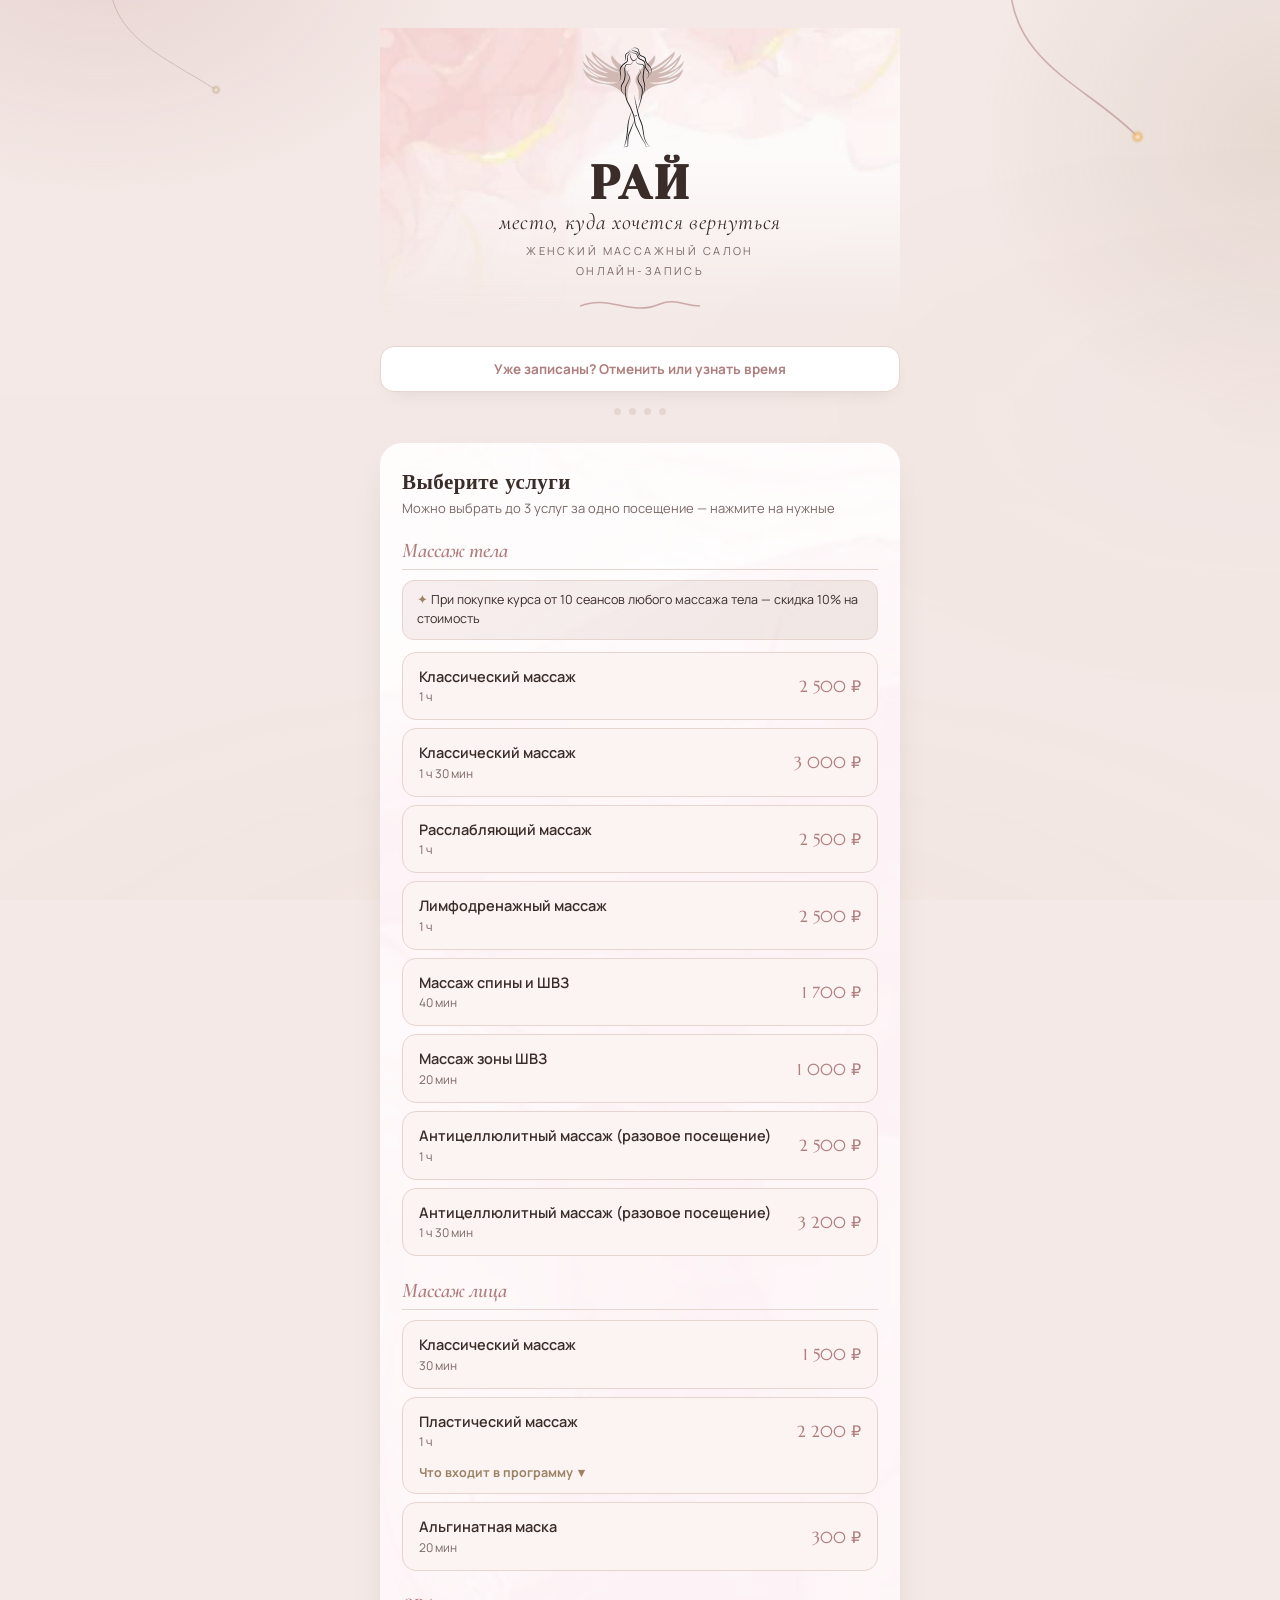
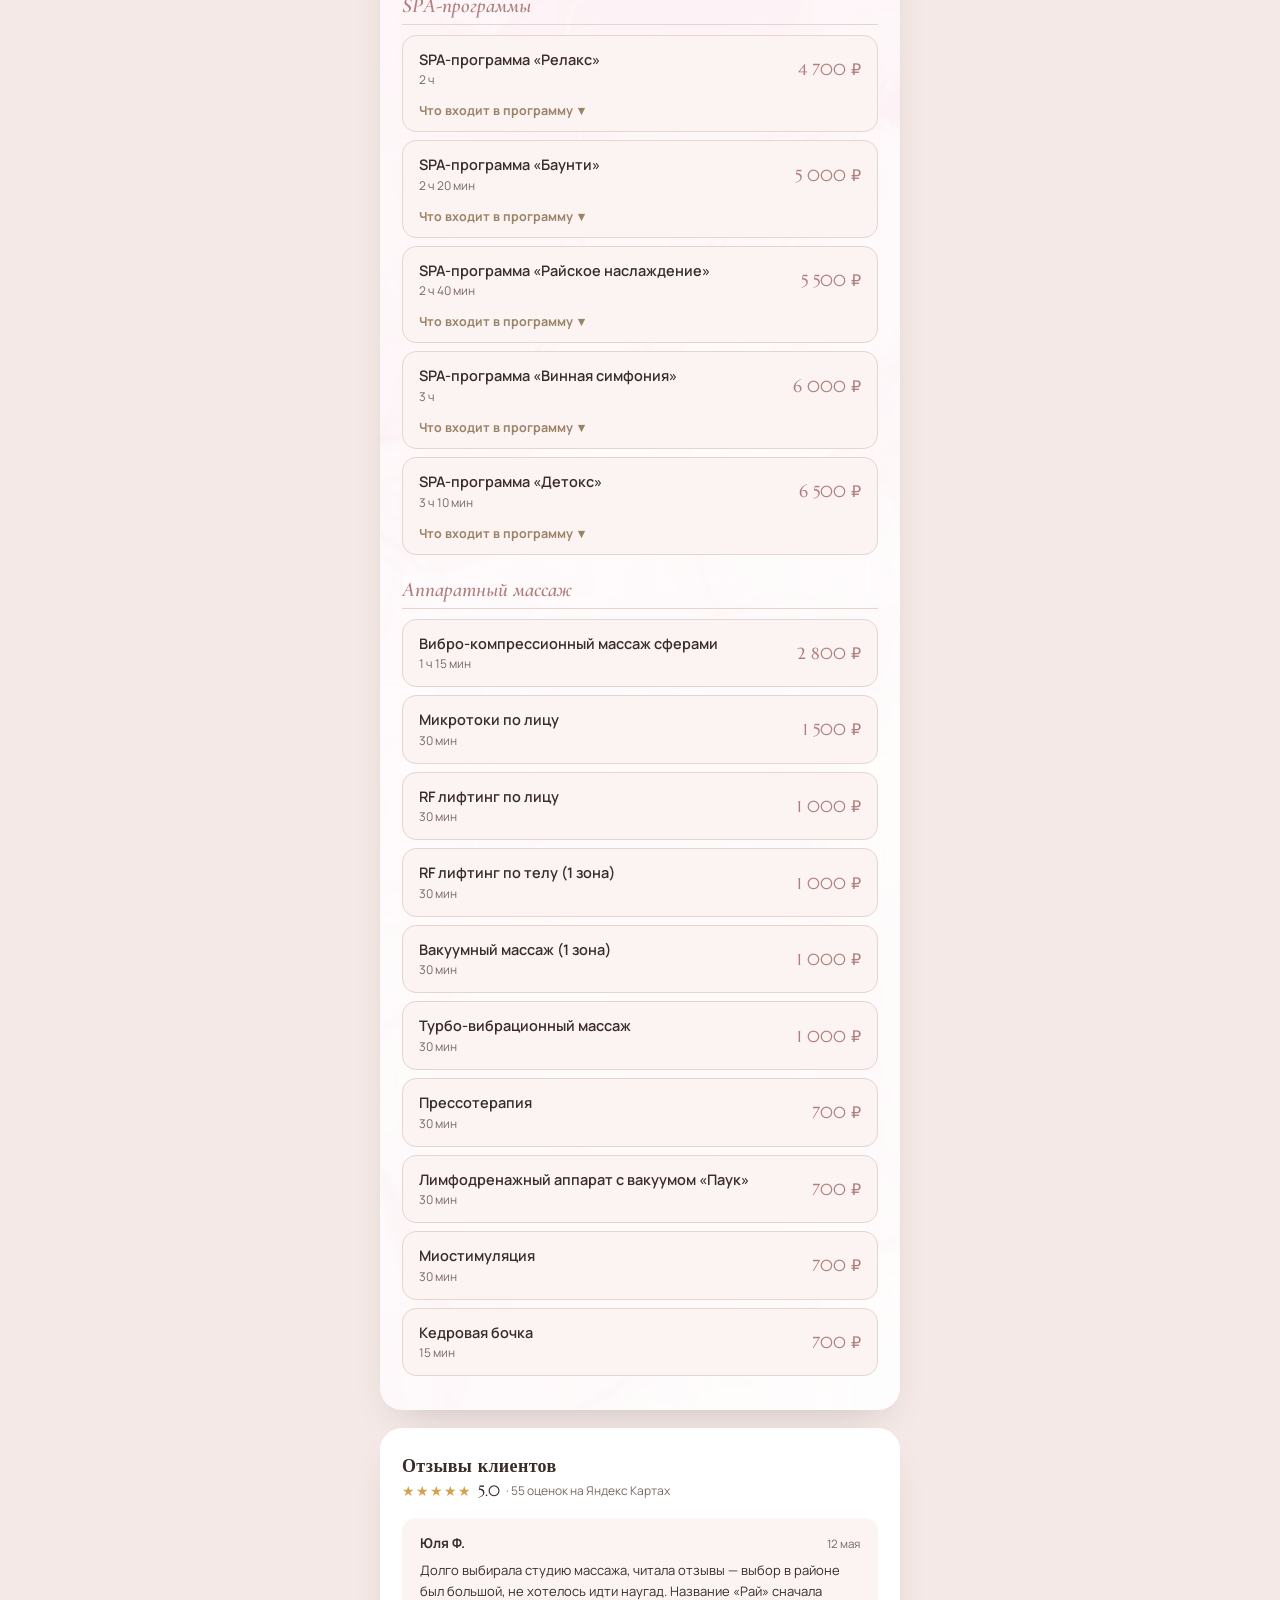
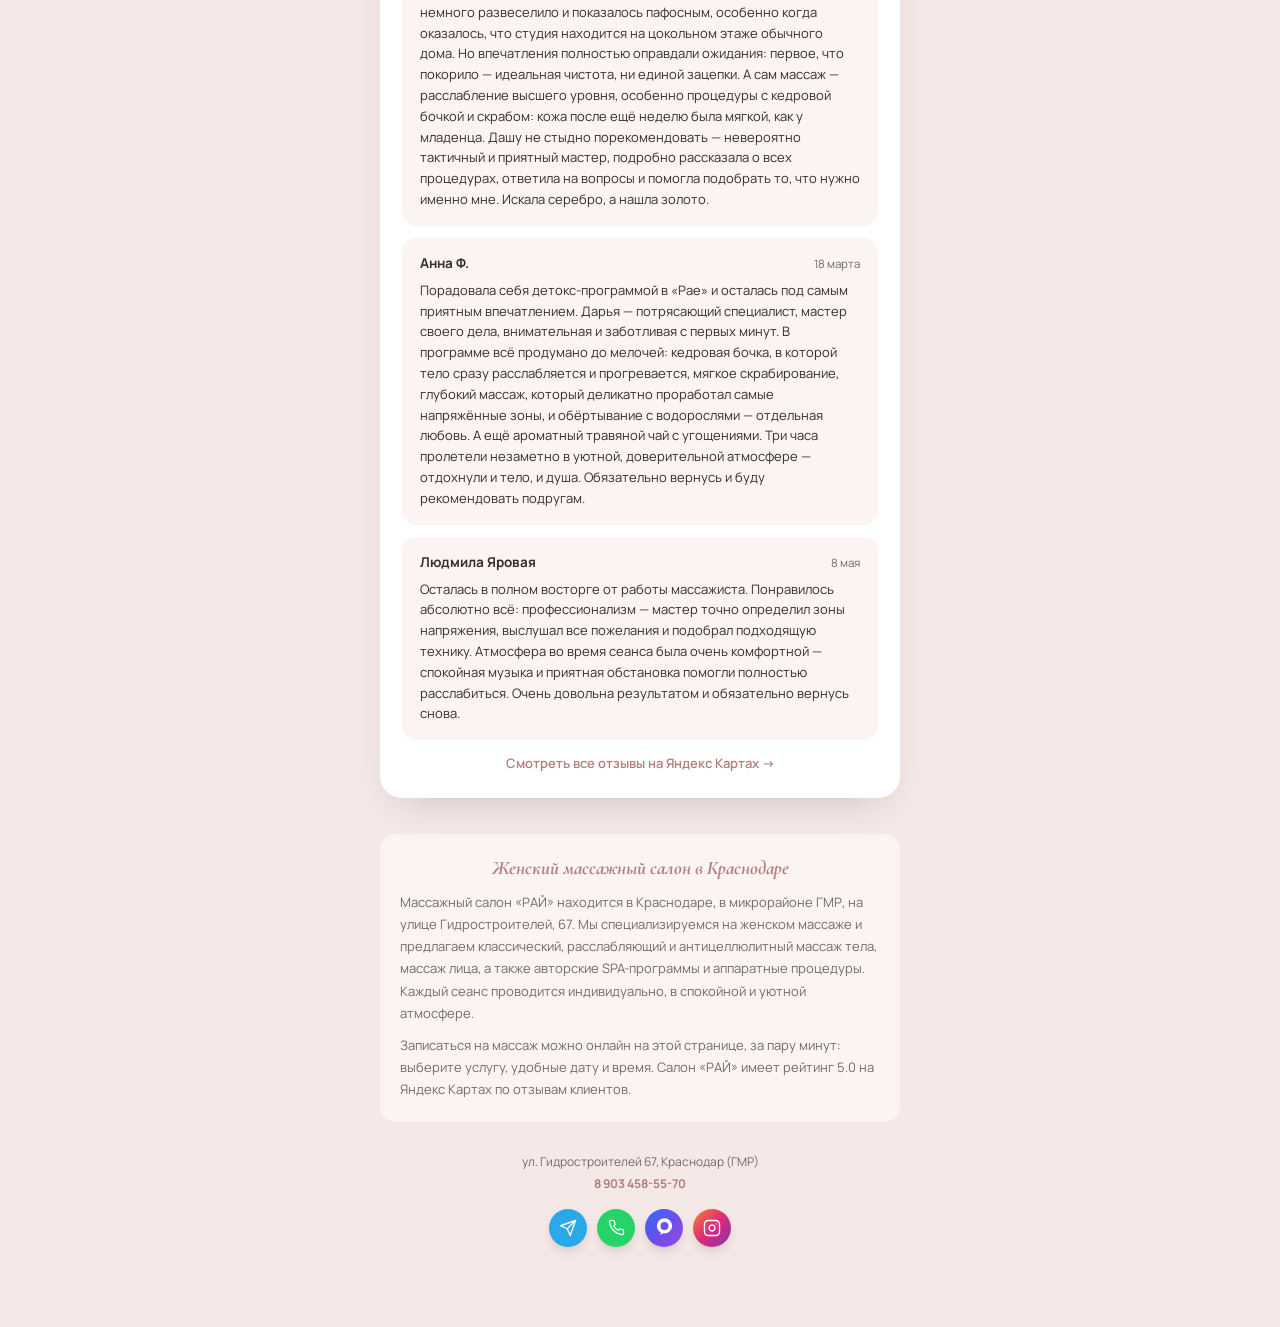
==== commit 918b639c: "Концепт: правый огонёк не уезжает из-за полосы прокрутки Линия строилась по innerWidth, который вклю" ====
--- a/concept/index.html
+++ b/concept/index.html
@@ -54,7 +54,7 @@
 <link rel="preconnect" href="https://fonts.gstatic.com" crossorigin>
 <link href="https://fonts.googleapis.com/css2?family=Cormorant+Garamond:ital,wght@0,400;0,500;0,600;1,400&family=Marcellus&family=Yeseva+One&family=Manrope:wght@400;500;600;700&display=swap" rel="stylesheet">
 <link rel="stylesheet" href="css/site.css?v=20261026">
-<link rel="stylesheet" href="concept/effects.css?v=5">
+<link rel="stylesheet" href="concept/effects.css?v=6">
 </head>
 <body>
 
@@ -294,6 +294,6 @@
 </script>
 <script src="js/services.js?v=20261023"></script>
 <script src="js/booking.js?v=20261026"></script>
-<script src="concept/effects.js?v=5"></script>
+<script src="concept/effects.js?v=6"></script>
 </body>
 </html>
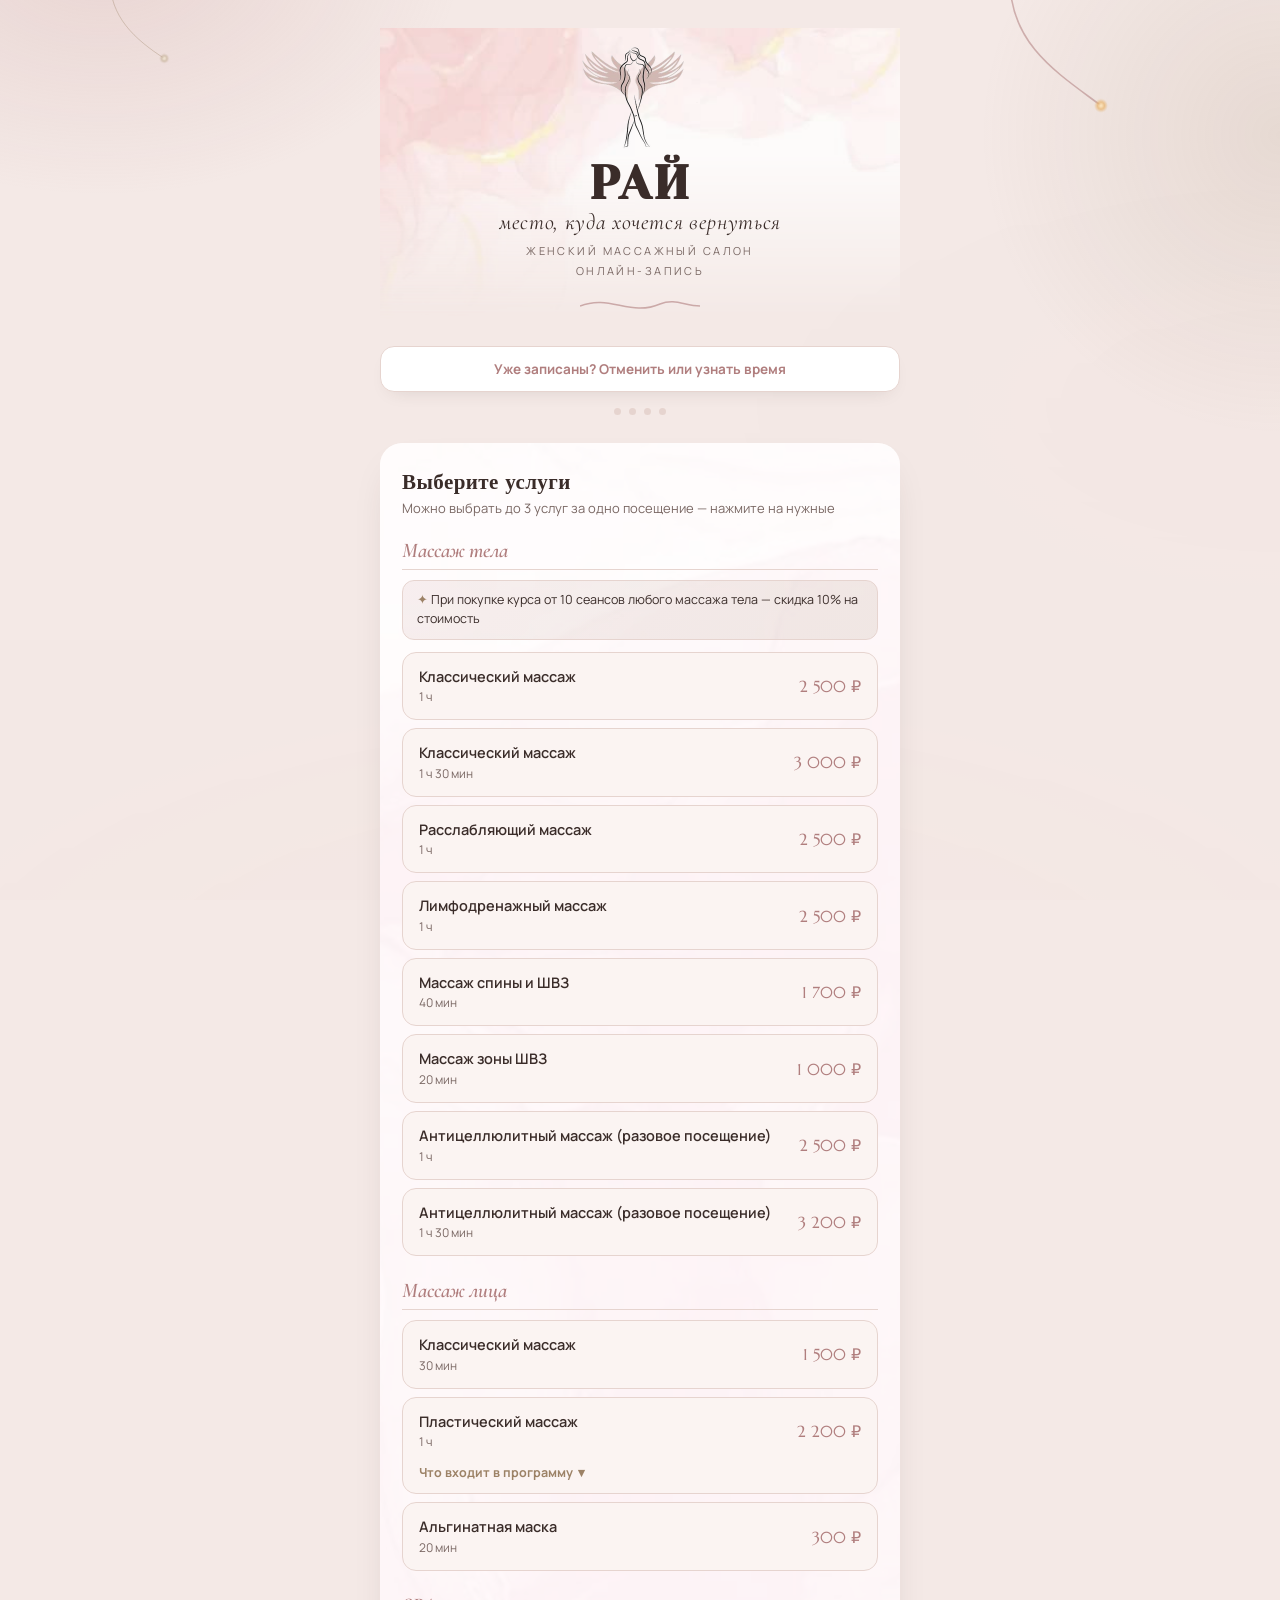
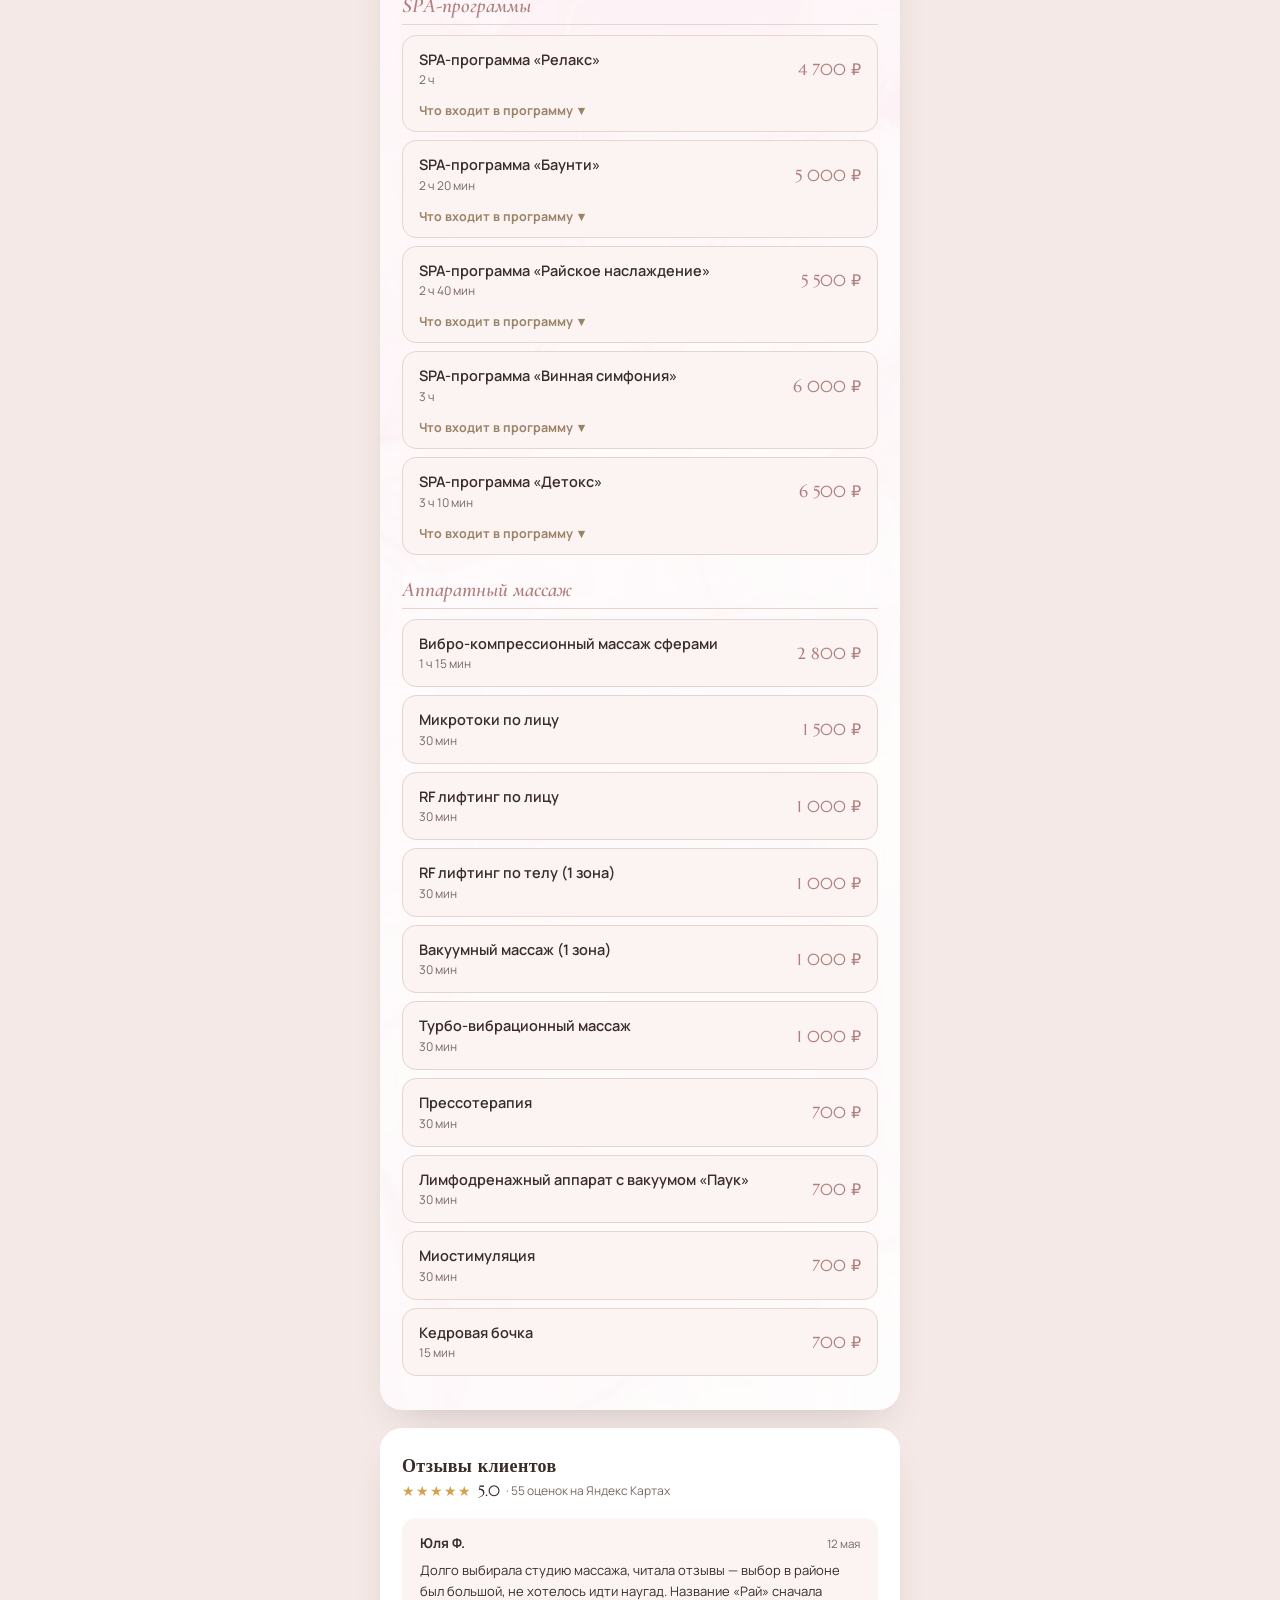
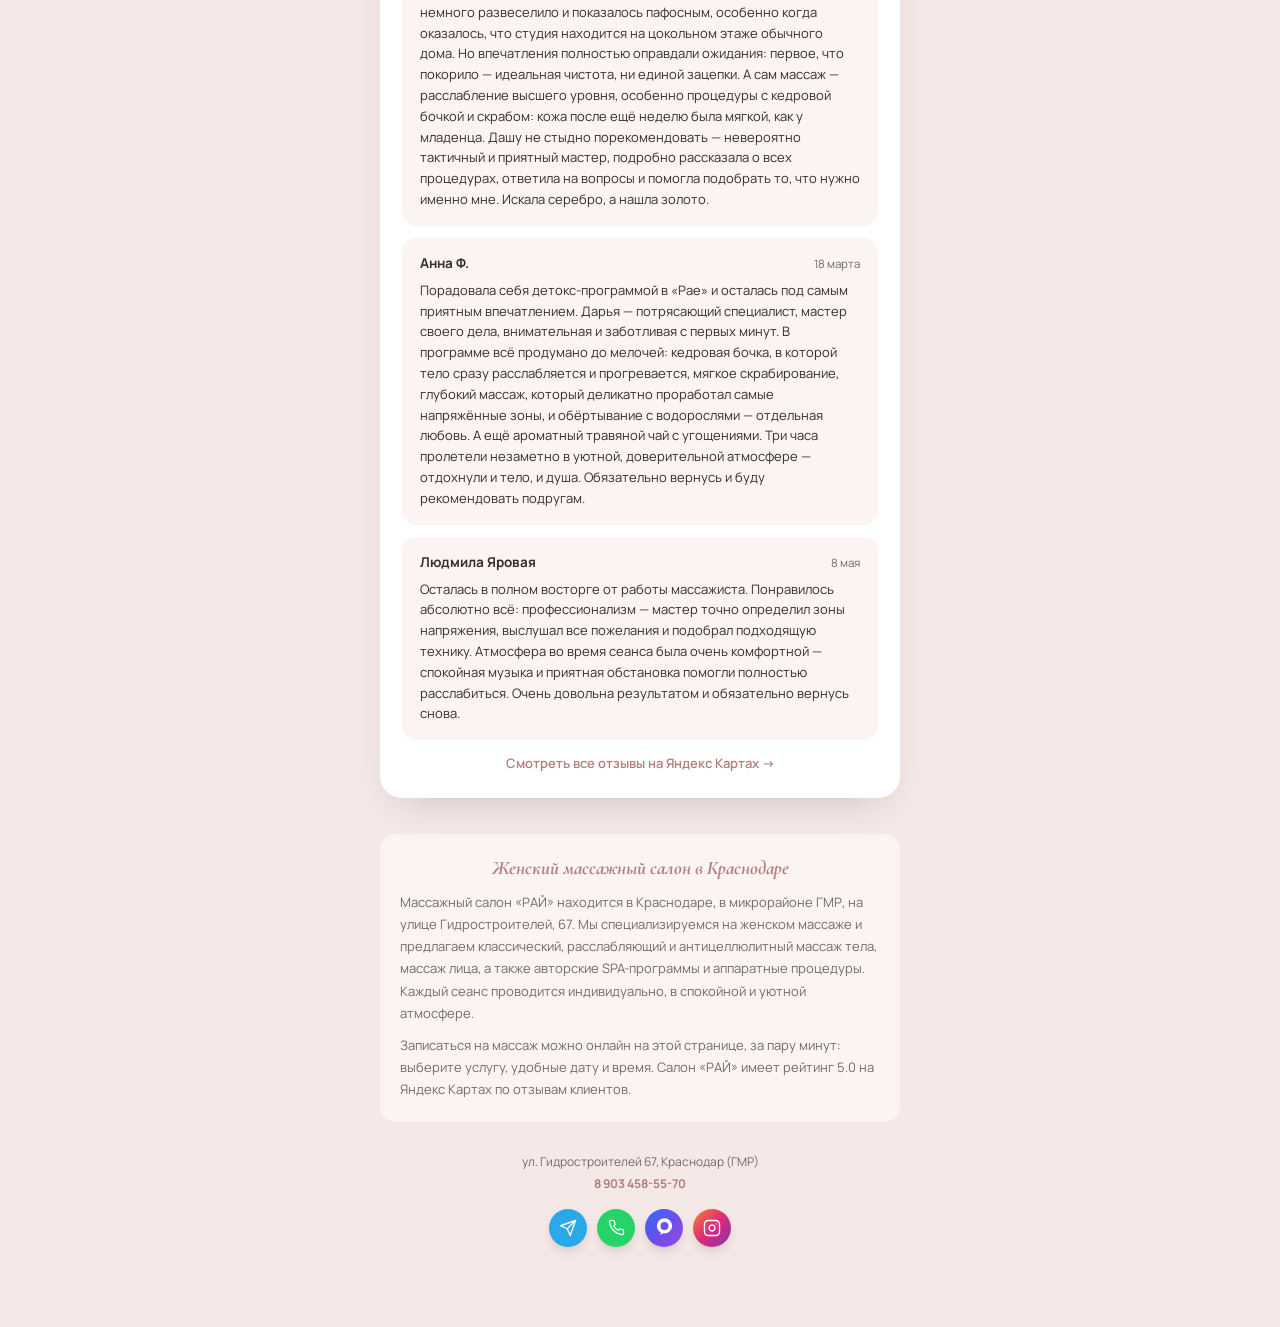
==== commit 8a15ba45: "Концепт: рисунки вспархивают из карточки по нажатию на программу Фоновые рисунки на телефоне почти с" ====
--- a/concept/index.html
+++ b/concept/index.html
@@ -54,7 +54,7 @@
 <link rel="preconnect" href="https://fonts.gstatic.com" crossorigin>
 <link href="https://fonts.googleapis.com/css2?family=Cormorant+Garamond:ital,wght@0,400;0,500;0,600;1,400&family=Marcellus&family=Yeseva+One&family=Manrope:wght@400;500;600;700&display=swap" rel="stylesheet">
 <link rel="stylesheet" href="css/site.css?v=20261026">
-<link rel="stylesheet" href="concept/effects.css?v=6">
+<link rel="stylesheet" href="concept/effects.css?v=7">
 </head>
 <body>
 
@@ -294,6 +294,6 @@
 </script>
 <script src="js/services.js?v=20261023"></script>
 <script src="js/booking.js?v=20261026"></script>
-<script src="concept/effects.js?v=6"></script>
+<script src="concept/effects.js?v=7"></script>
 </body>
 </html>
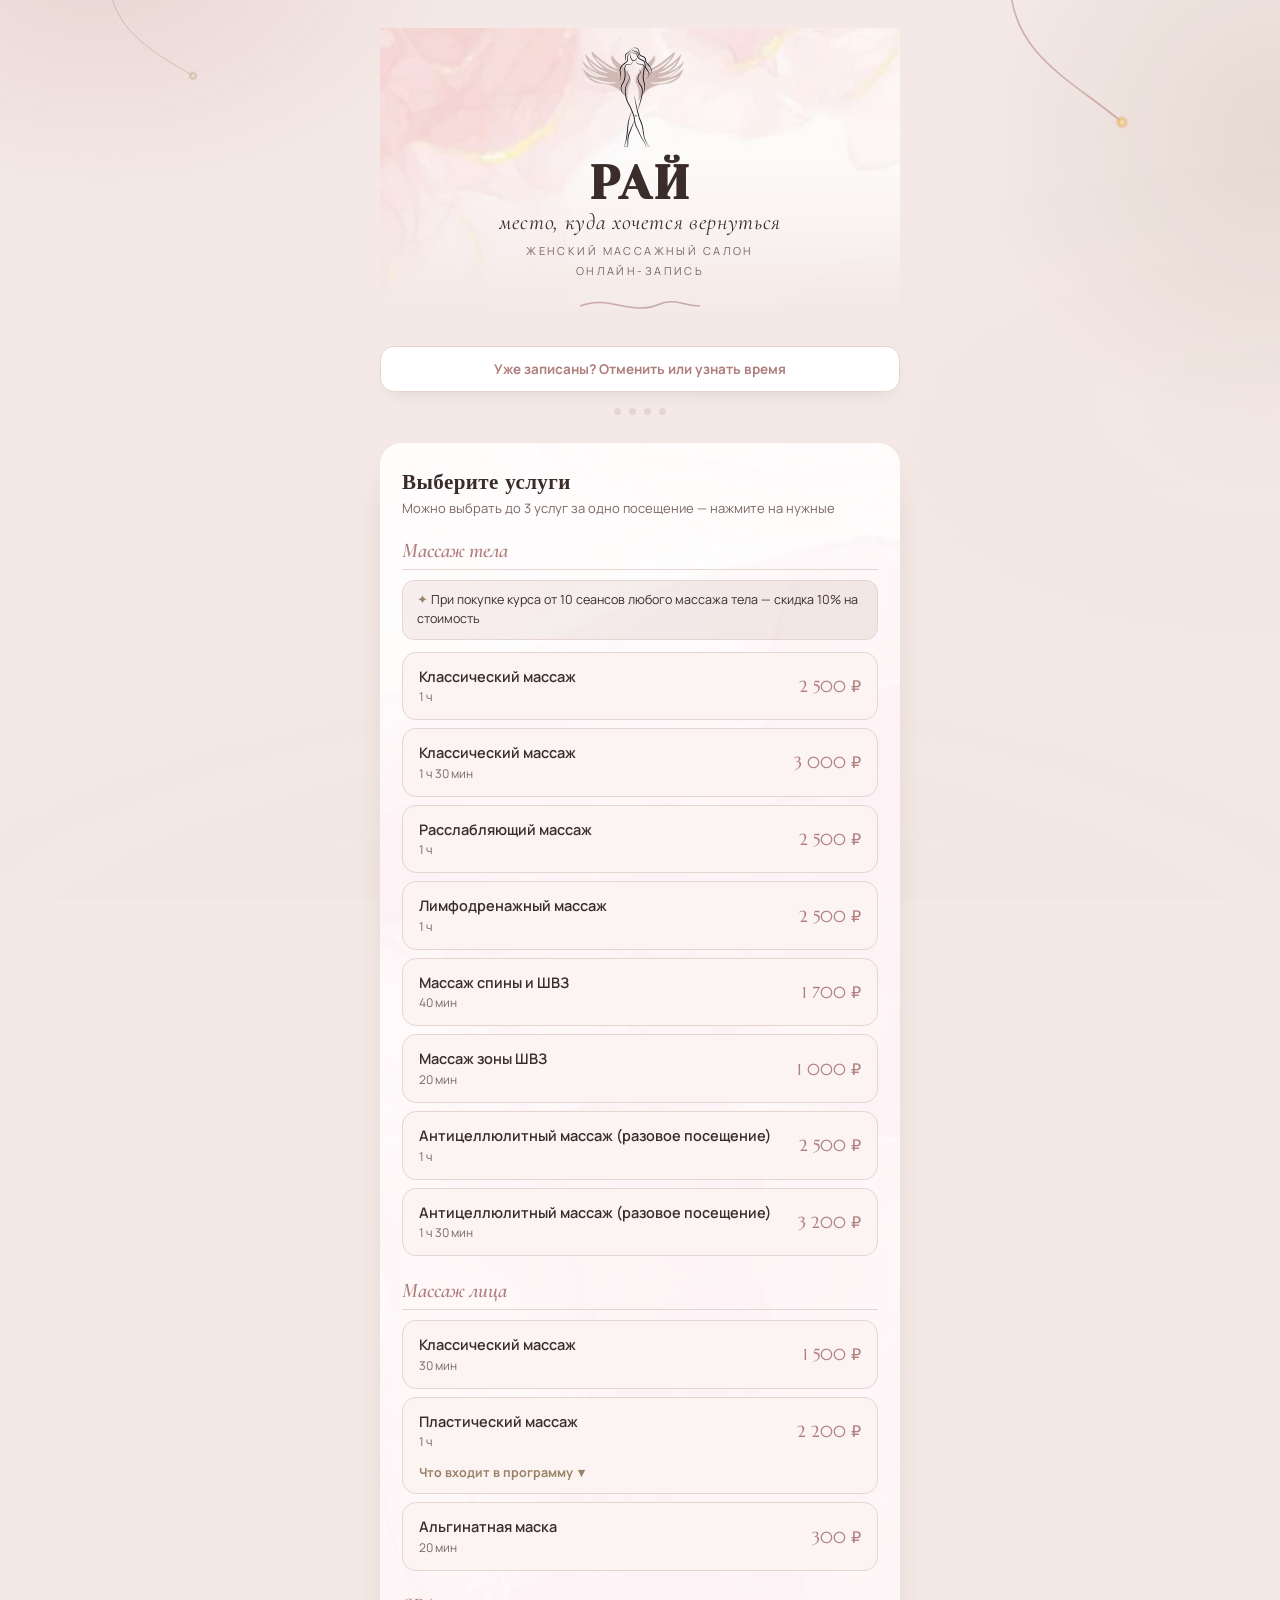
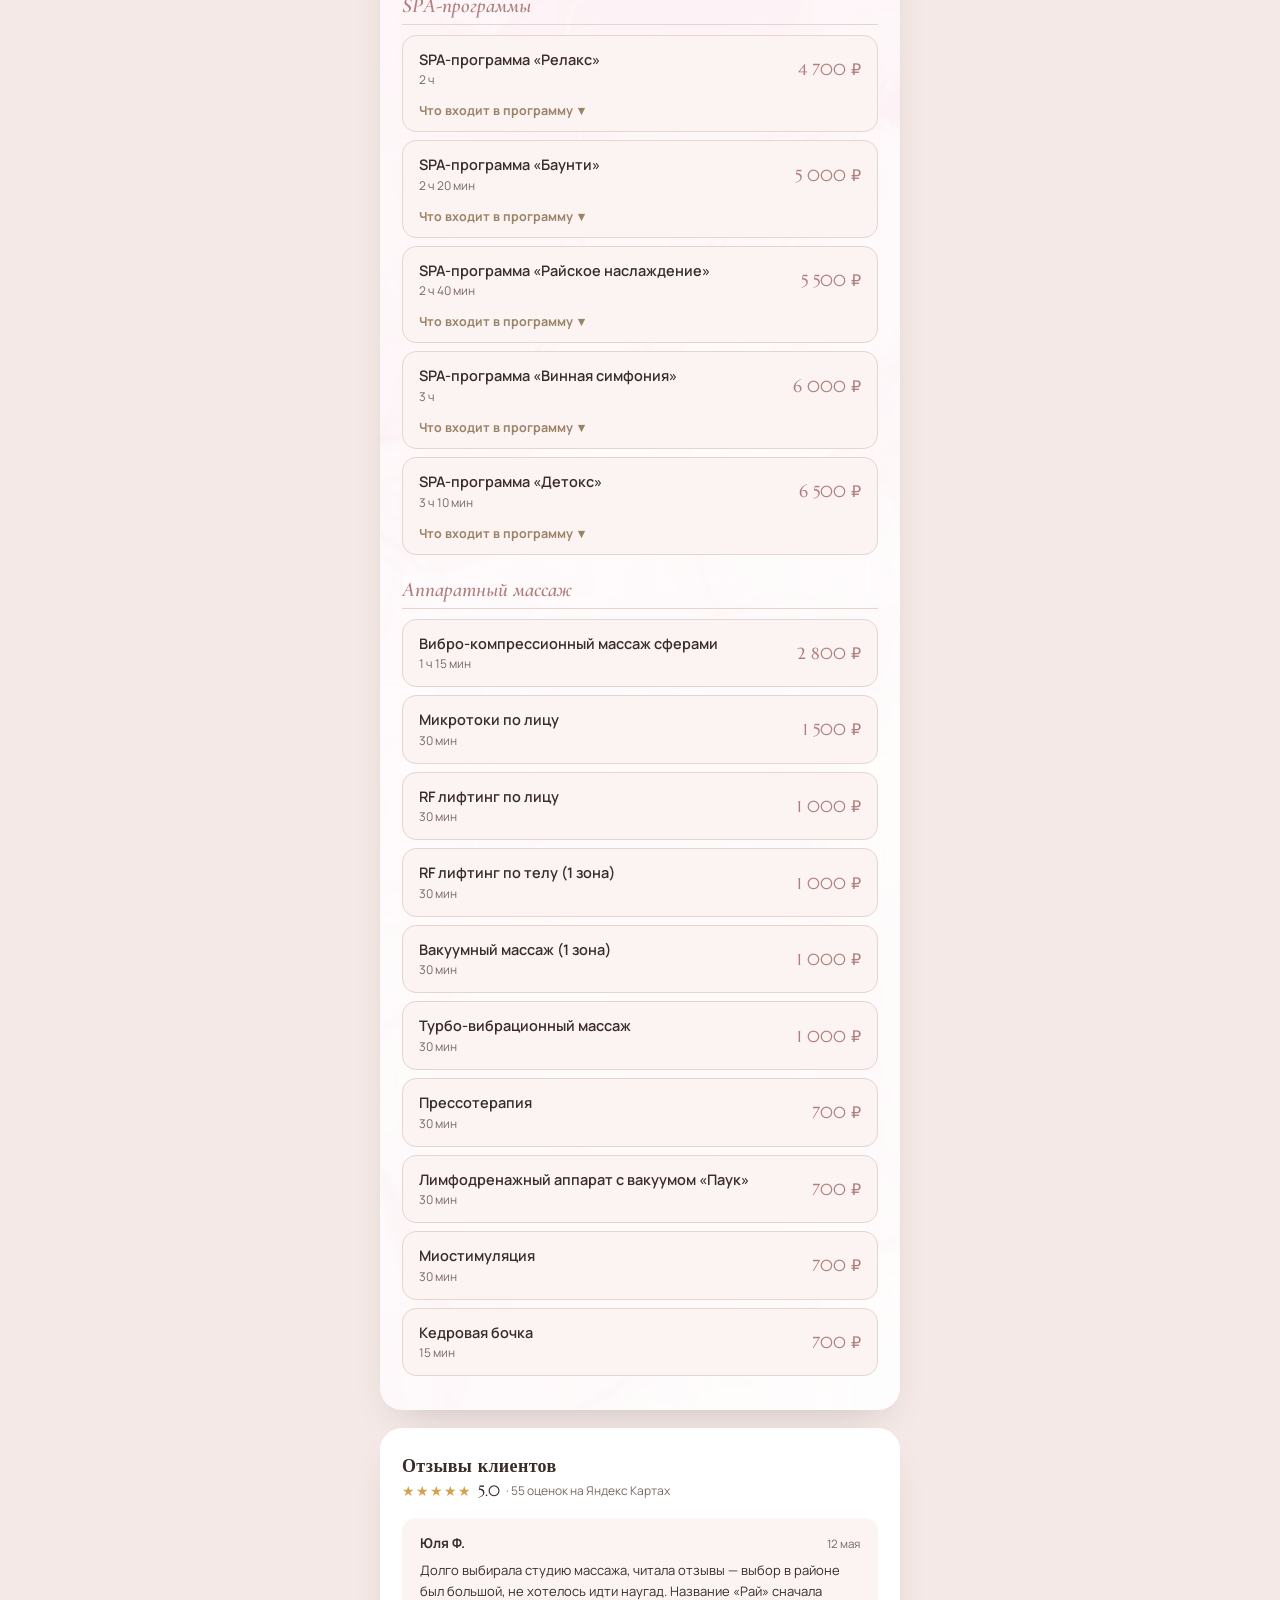
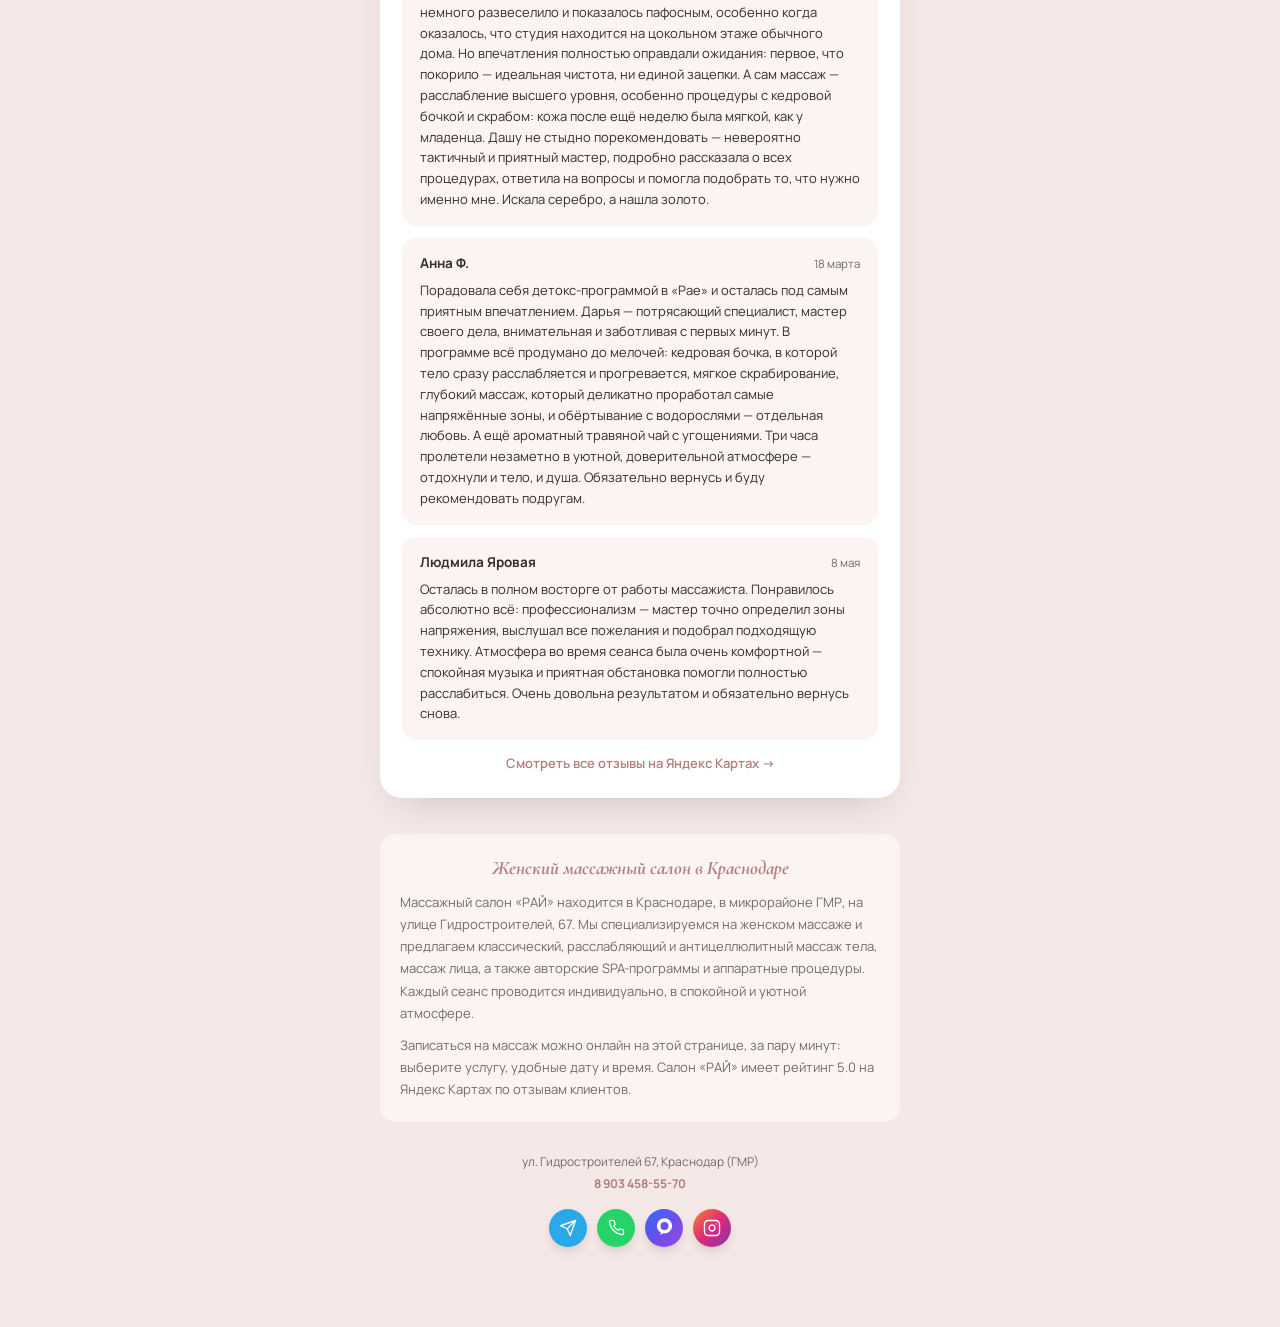
==== commit 17c4d59c: "Концепт: подъём рисунков через element.animate() с готовыми числами Яндекс Браузер на Android не ани" ====
--- a/concept/index.html
+++ b/concept/index.html
@@ -54,7 +54,7 @@
 <link rel="preconnect" href="https://fonts.gstatic.com" crossorigin>
 <link href="https://fonts.googleapis.com/css2?family=Cormorant+Garamond:ital,wght@0,400;0,500;0,600;1,400&family=Marcellus&family=Yeseva+One&family=Manrope:wght@400;500;600;700&display=swap" rel="stylesheet">
 <link rel="stylesheet" href="css/site.css?v=20261026">
-<link rel="stylesheet" href="concept/effects.css?v=7">
+<link rel="stylesheet" href="concept/effects.css?v=8">
 </head>
 <body>
 
@@ -294,6 +294,6 @@
 </script>
 <script src="js/services.js?v=20261023"></script>
 <script src="js/booking.js?v=20261026"></script>
-<script src="concept/effects.js?v=7"></script>
+<script src="concept/effects.js?v=8"></script>
 </body>
 </html>
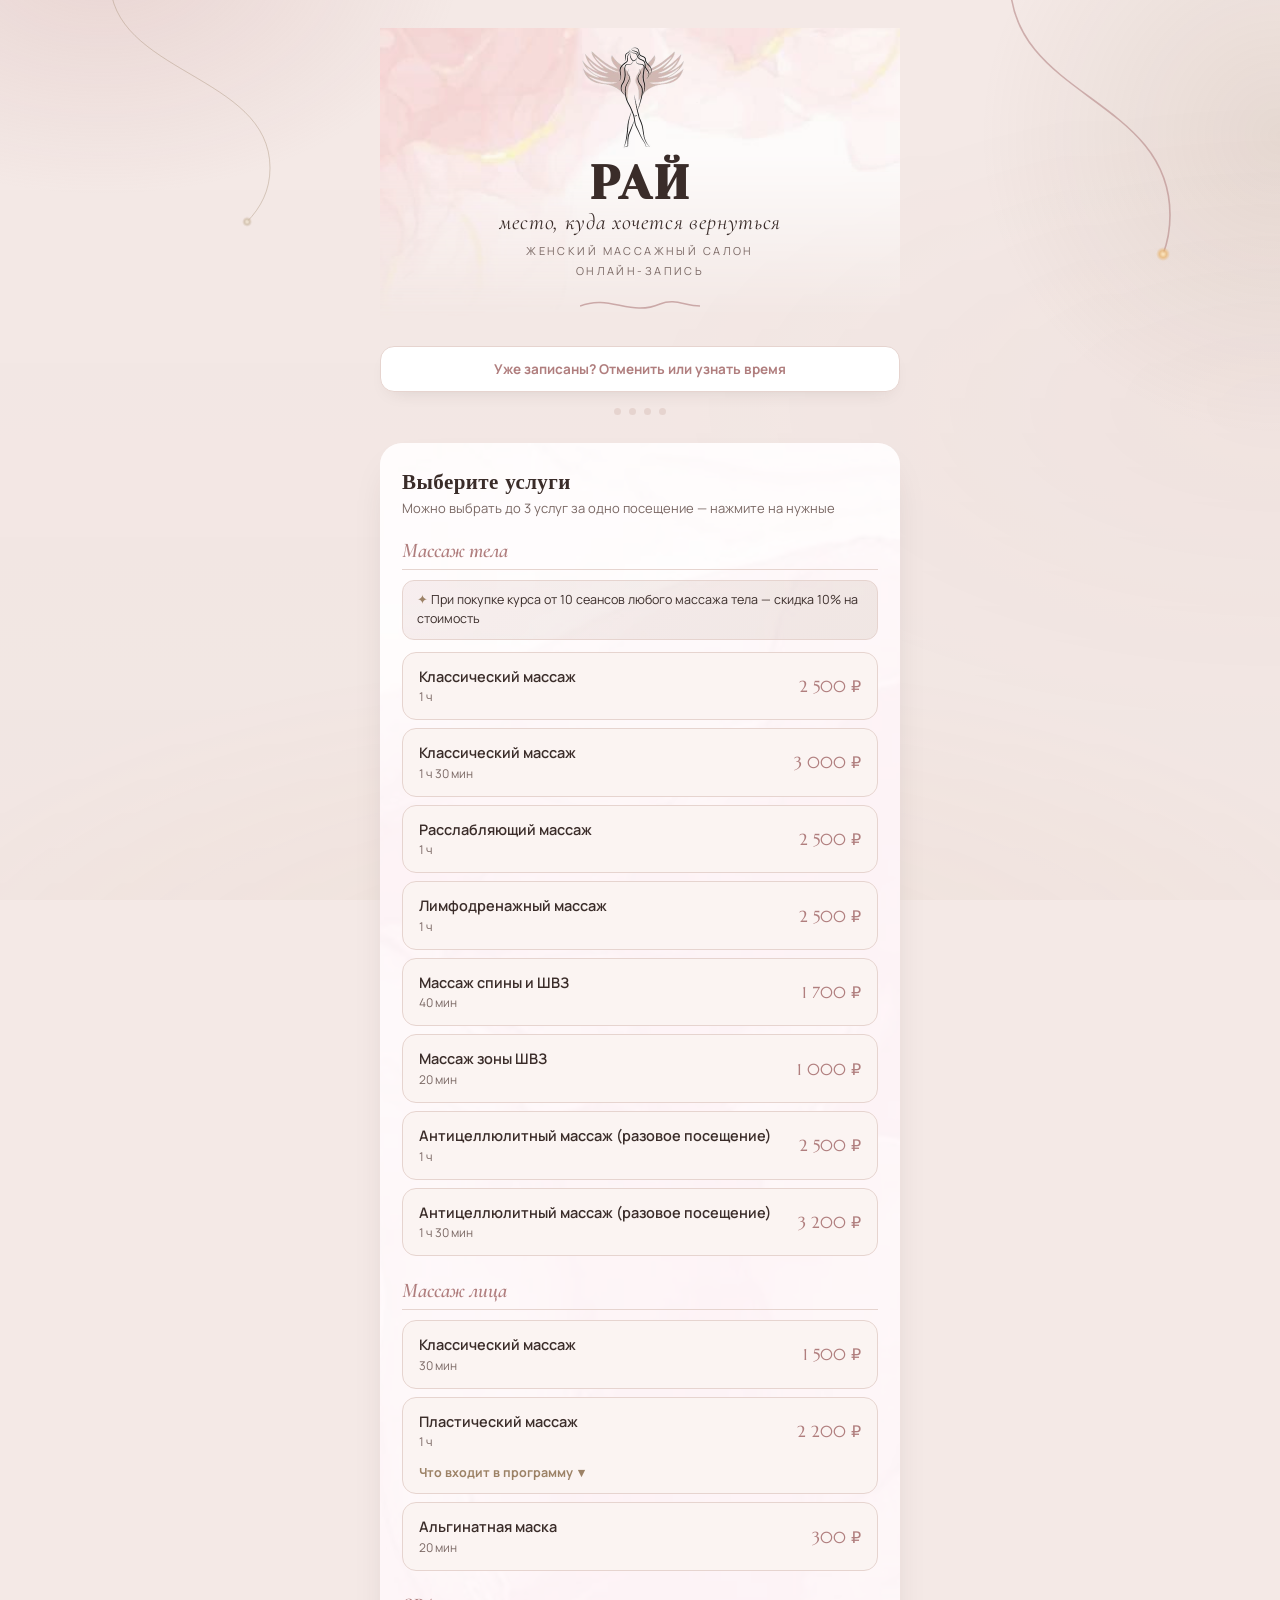
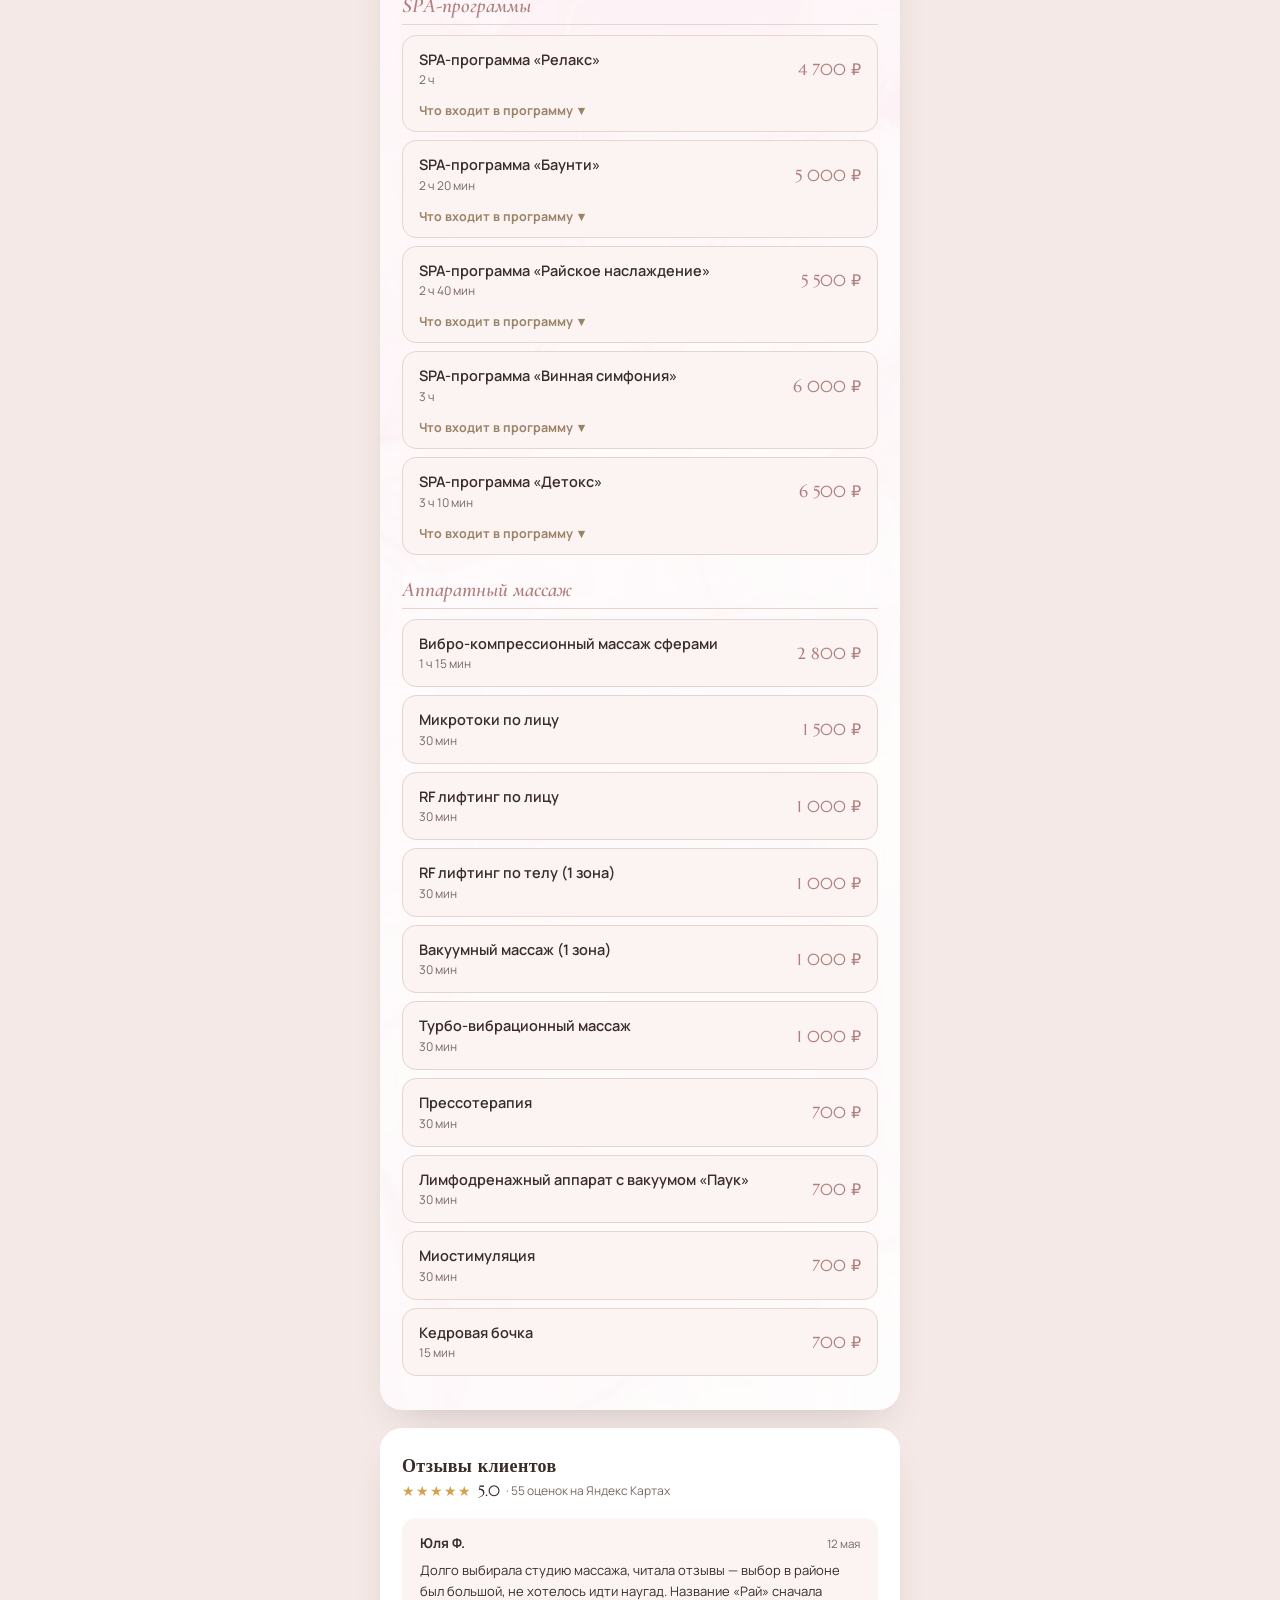
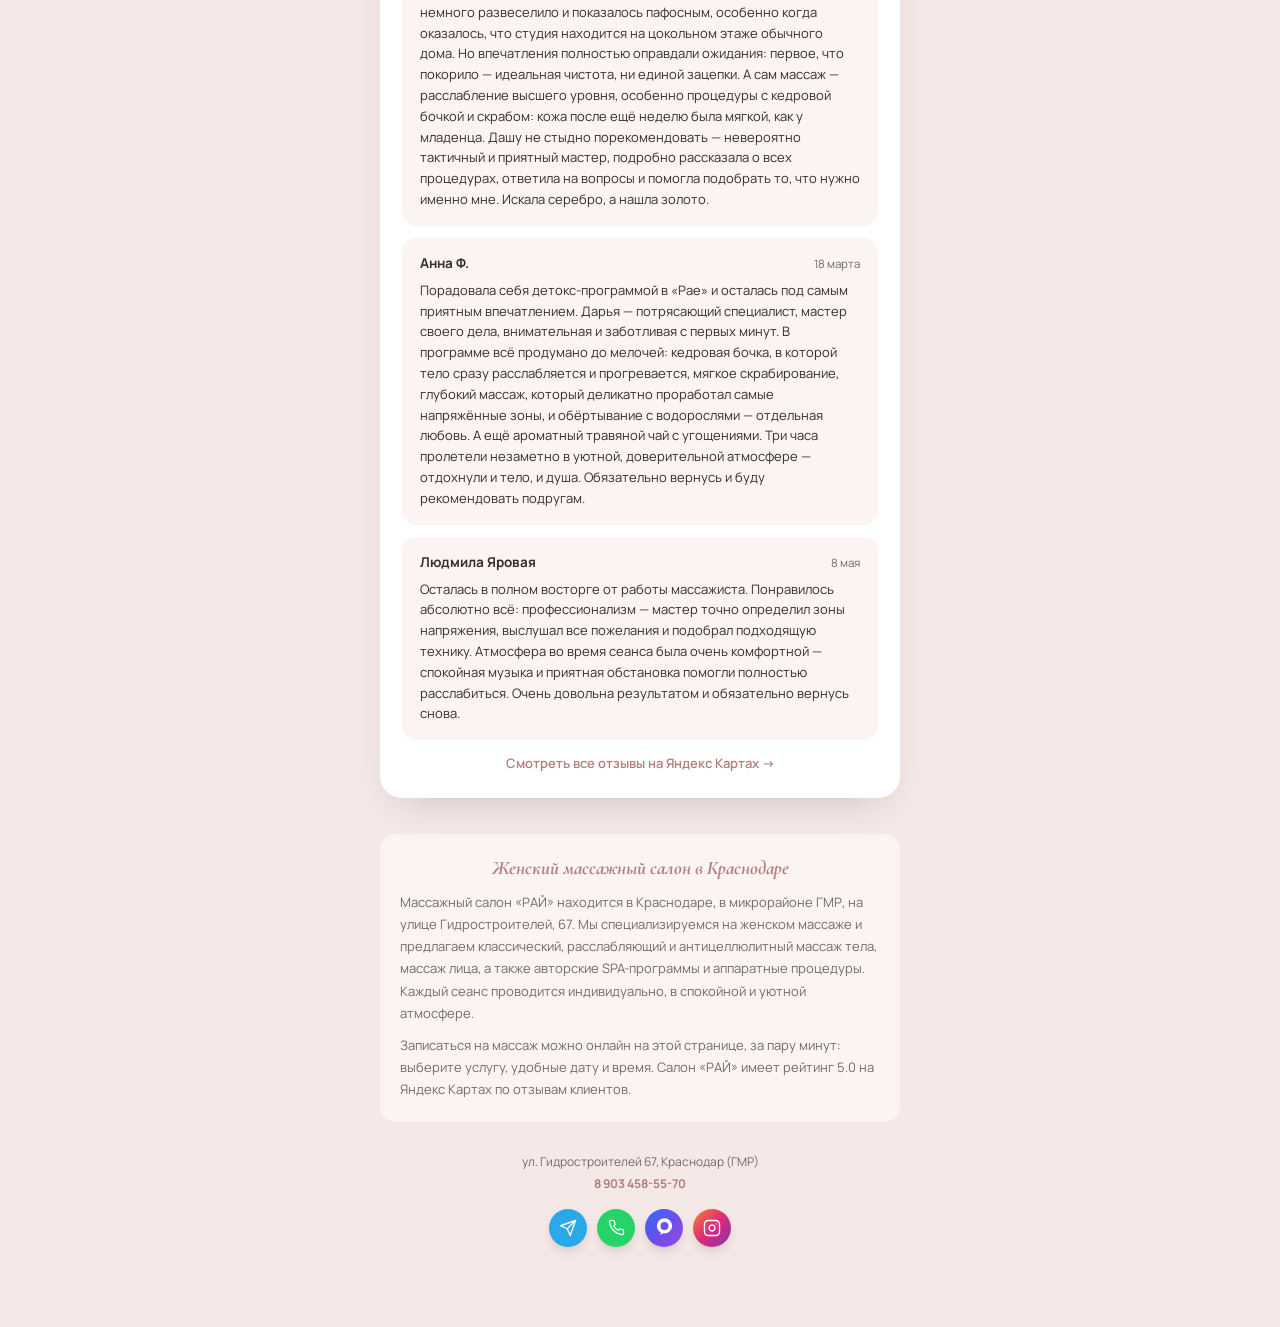
==== commit f35b4bfa: "Концепт: вспорх только при выборе программы и раскрытии описания Снятие выбора и сворачивание «Что в" ====
--- a/concept/index.html
+++ b/concept/index.html
@@ -54,7 +54,7 @@
 <link rel="preconnect" href="https://fonts.gstatic.com" crossorigin>
 <link href="https://fonts.googleapis.com/css2?family=Cormorant+Garamond:ital,wght@0,400;0,500;0,600;1,400&family=Marcellus&family=Yeseva+One&family=Manrope:wght@400;500;600;700&display=swap" rel="stylesheet">
 <link rel="stylesheet" href="css/site.css?v=20261026">
-<link rel="stylesheet" href="concept/effects.css?v=8">
+<link rel="stylesheet" href="concept/effects.css?v=9">
 </head>
 <body>
 
@@ -294,6 +294,6 @@
 </script>
 <script src="js/services.js?v=20261023"></script>
 <script src="js/booking.js?v=20261026"></script>
-<script src="concept/effects.js?v=8"></script>
+<script src="concept/effects.js?v=9"></script>
 </body>
 </html>
